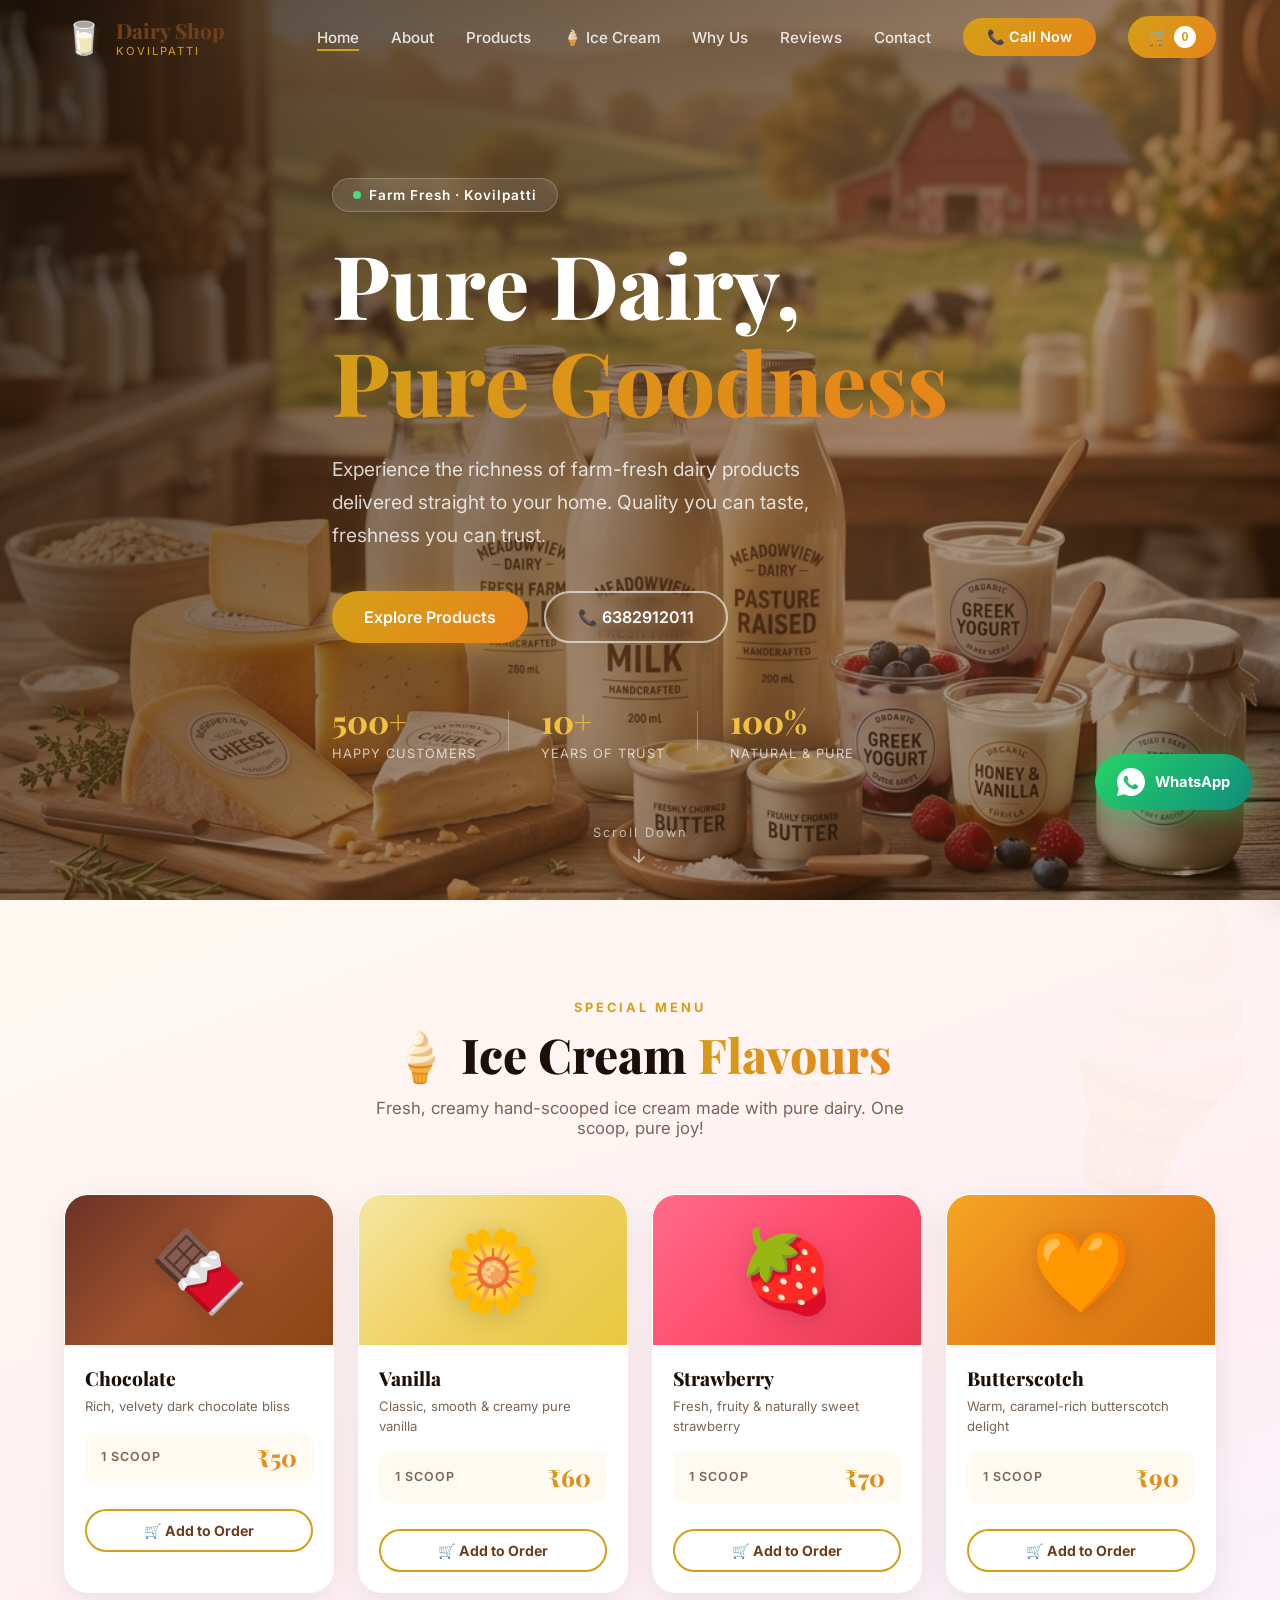
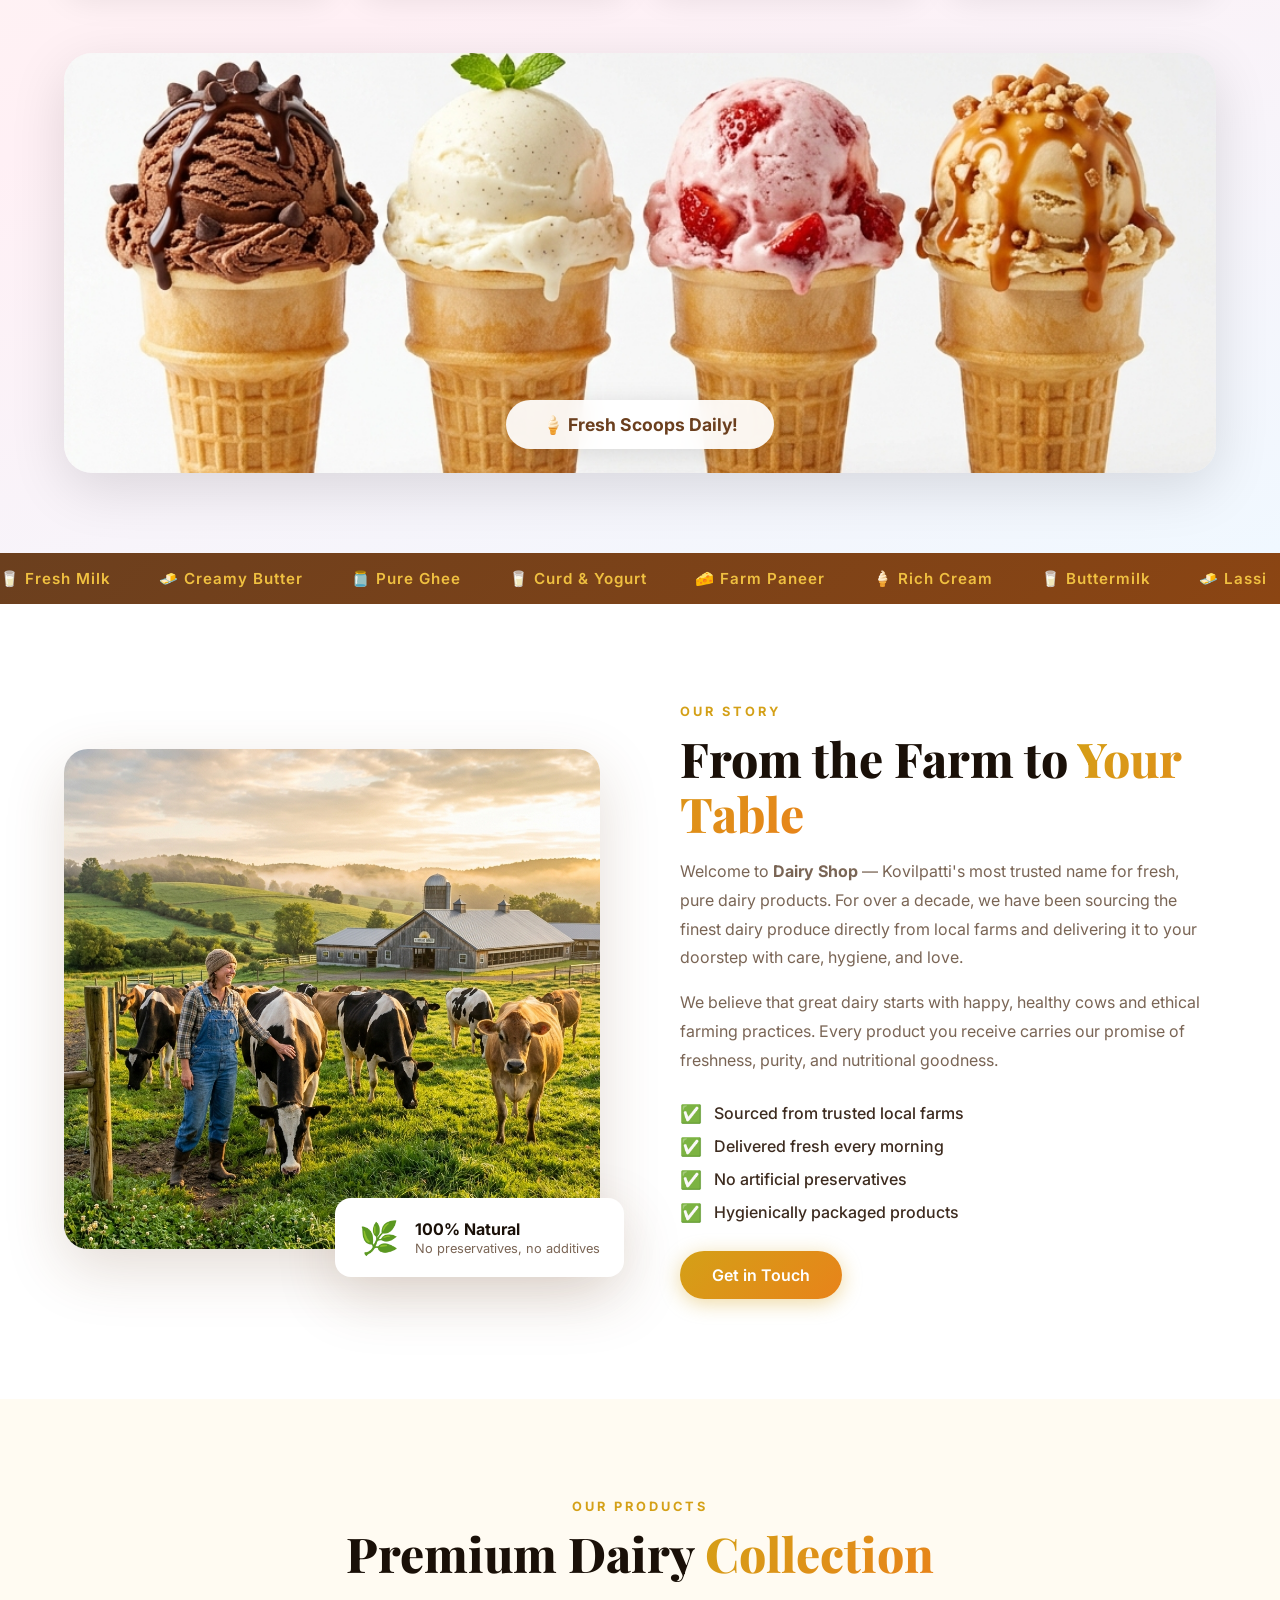
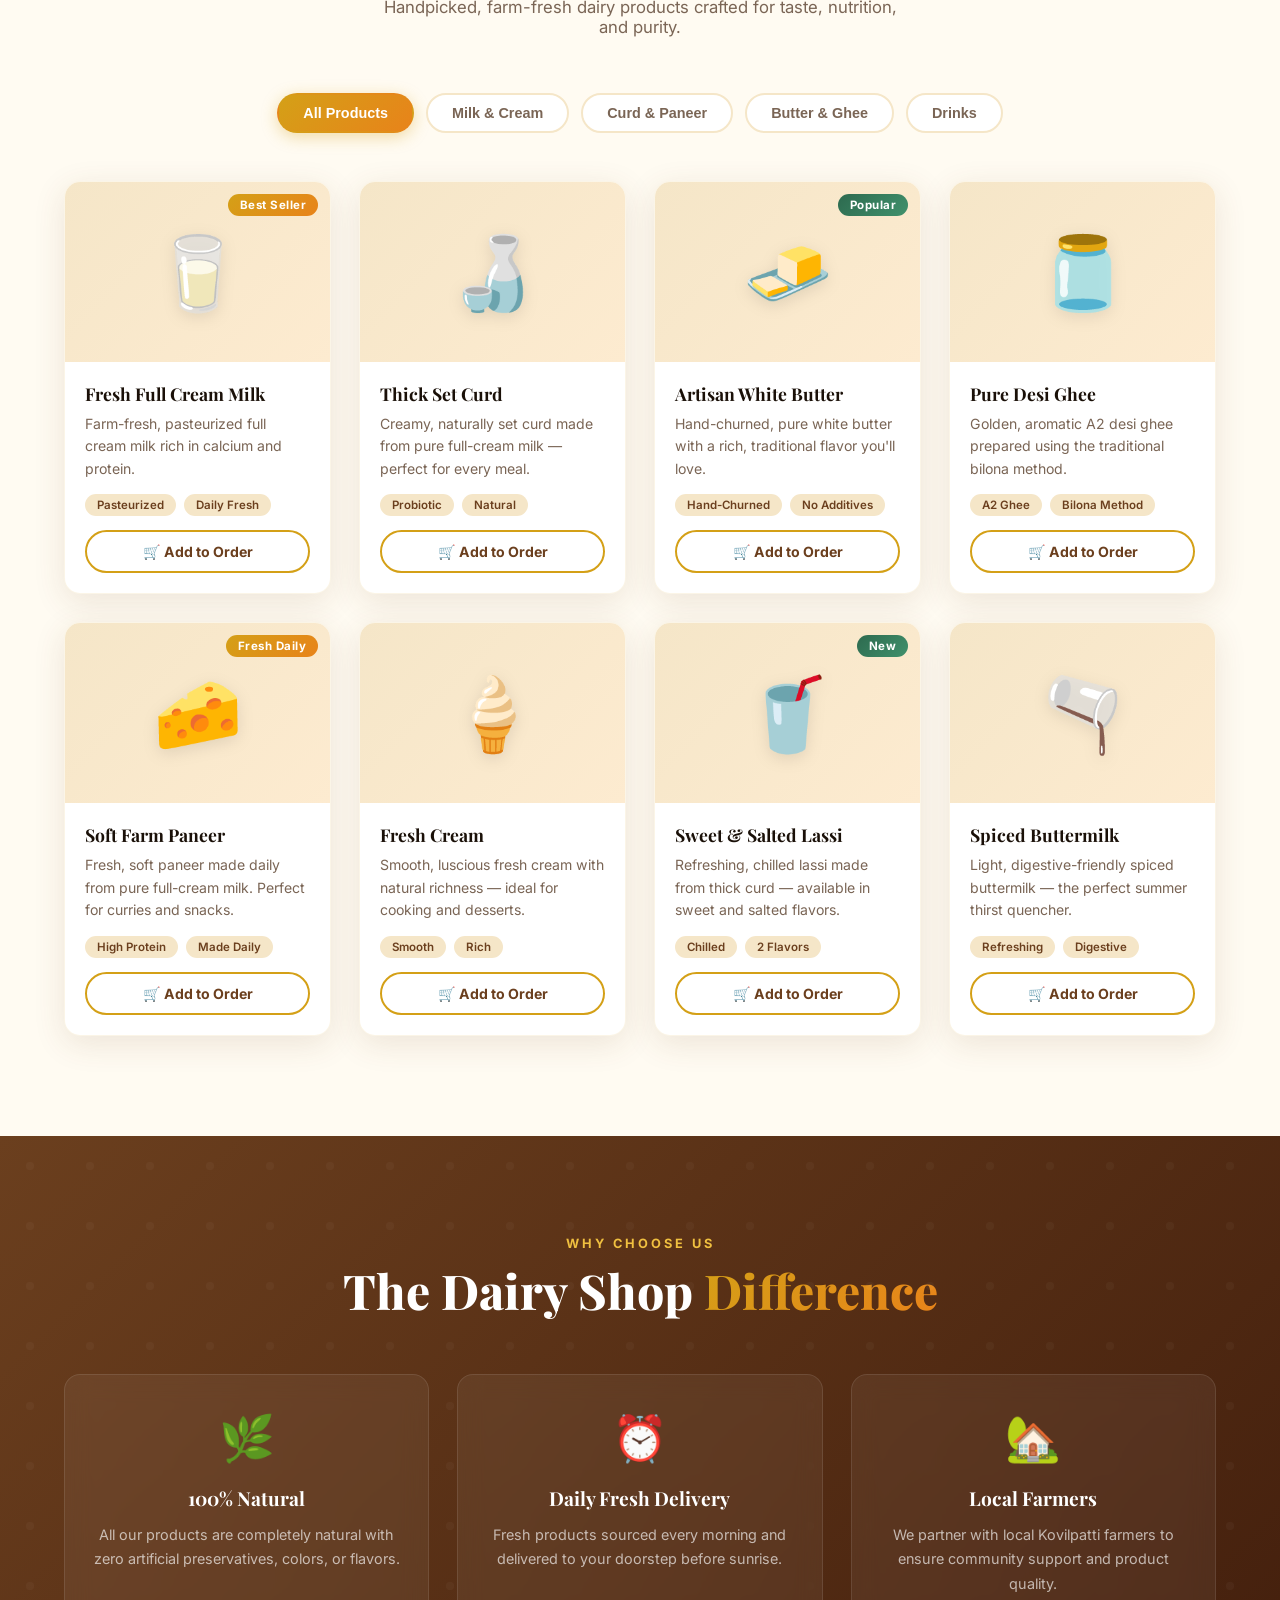
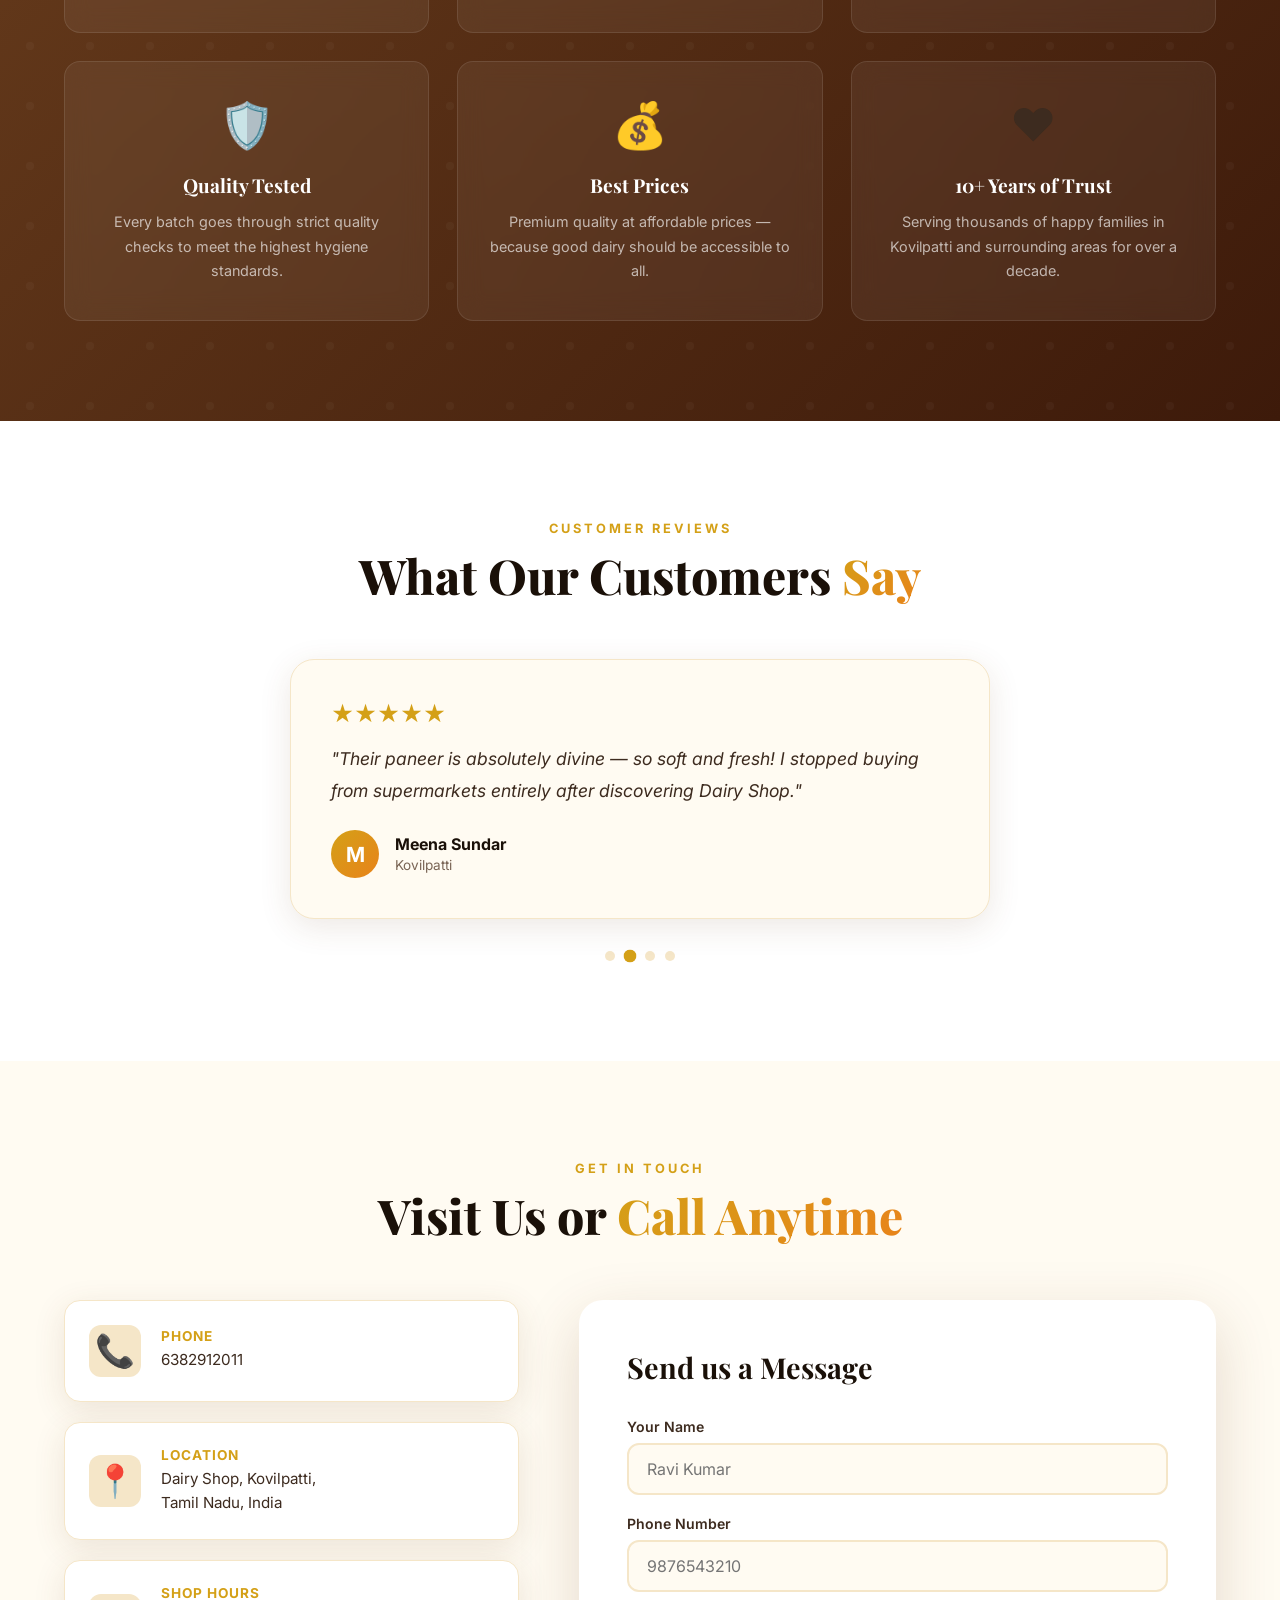
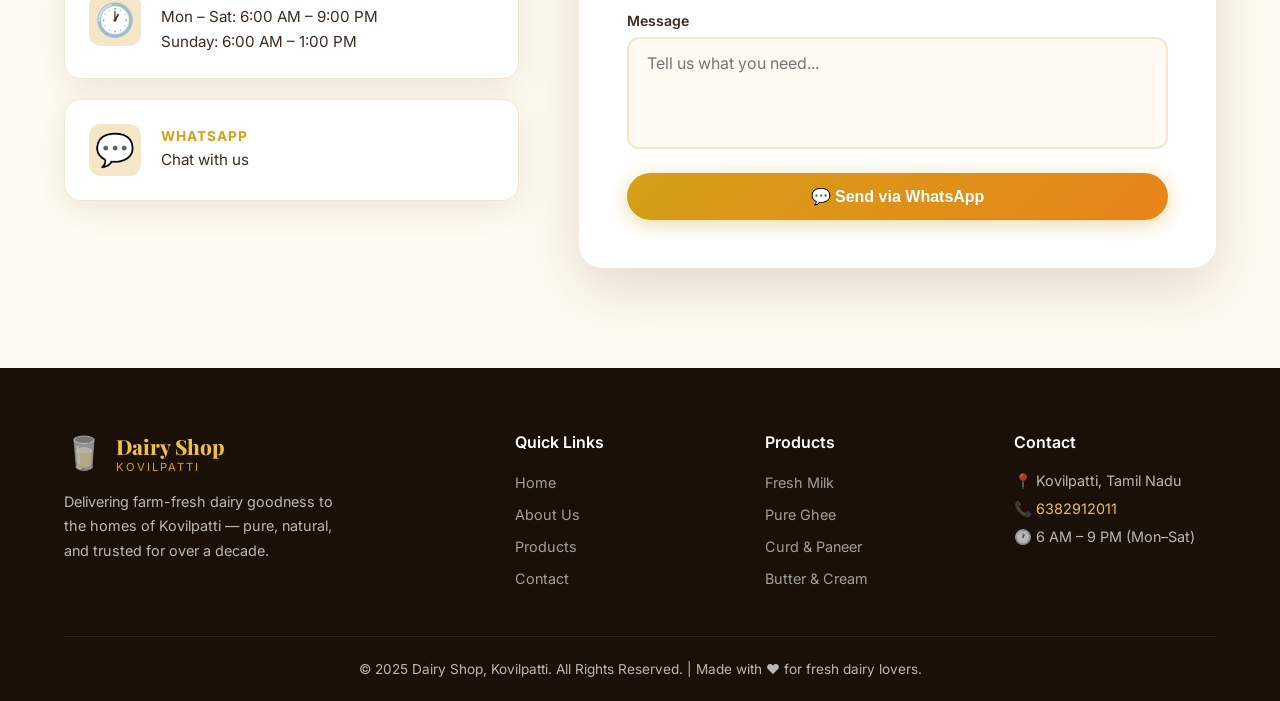
==== index.html @ 899be955 "Dairy shop website - first commit" ====
<!DOCTYPE html>
<html lang="en">

<head>
  <meta charset="UTF-8" />
  <meta name="viewport" content="width=device-width, initial-scale=1.0" />
  <meta name="description"
    content="Dairy Shop Kovilpatti – Fresh, Pure & Premium Dairy Products delivered to your doorstep. Milk, Curd, Butter, Ghee, Paneer and more." />
  <title>Dairy Shop – Fresh & Pure | Kovilpatti</title>
  <link rel="preconnect" href="https://fonts.googleapis.com" />
  <link rel="preconnect" href="https://fonts.gstatic.com" crossorigin />
  <link
    href="https://fonts.googleapis.com/css2?family=Playfair+Display:wght@400;600;700;800&family=Inter:wght@300;400;500;600;700&display=swap"
    rel="stylesheet" />
  <link rel="stylesheet" href="style.css" />
</head>

<body>

  <!-- ========== NAVBAR ========== -->
  <header id="navbar" class="navbar">
    <div class="nav-container">
      <div class="nav-logo">
        <span class="logo-icon">🥛</span>
        <div>
          <span class="logo-name">Dairy Shop</span>
          <span class="logo-tagline">Kovilpatti</span>
        </div>
      </div>
      <nav class="nav-links" id="navLinks">
        <a href="#home" class="nav-link active">Home</a>
        <a href="#about" class="nav-link">About</a>
        <a href="#products" class="nav-link">Products</a>
        <a href="#icecream" class="nav-link">🍦 Ice Cream</a>
        <a href="#why-us" class="nav-link">Why Us</a>
        <a href="#testimonials" class="nav-link">Reviews</a>
        <a href="#contact" class="nav-link">Contact</a>
      </nav>
      <a href="tel:6382912011" class="nav-cta" id="navCallBtn">📞 Call Now</a>
      <button class="cart-nav-btn" id="cartNavBtn" aria-label="View Cart">
        🛒 <span class="cart-count" id="cartCount">0</span>
      </button>
      <button class="hamburger" id="hamburger" aria-label="Toggle menu">
        <span></span><span></span><span></span>
      </button>
    </div>
  </header>

  <!-- ========== HERO ========== -->
  <section class="hero" id="home">
    <div class="hero-bg-overlay"></div>
    <img src="hero.png" alt="Fresh dairy products displayed on a wooden table" class="hero-bg-img" />
    <div class="hero-content">
      <div class="hero-badge">
        <span class="badge-dot"></span> Farm Fresh · Kovilpatti
      </div>
      <h1 class="hero-title">
        Pure Dairy,<br />
        <span class="gradient-text">Pure Goodness</span>
      </h1>
      <p class="hero-subtitle">
        Experience the richness of farm-fresh dairy products delivered straight to your home.
        Quality you can taste, freshness you can trust.
      </p>
      <div class="hero-buttons">
        <a href="#products" class="btn btn-primary" id="heroShopBtn">Explore Products</a>
        <a href="tel:6382912011" class="btn btn-outline" id="heroCallBtn">📞 6382912011</a>
      </div>
      <div class="hero-stats">
        <div class="stat">
          <span class="stat-number">500+</span>
          <span class="stat-label">Happy Customers</span>
        </div>
        <div class="stat-divider"></div>
        <div class="stat">
          <span class="stat-number">10+</span>
          <span class="stat-label">Years of Trust</span>
        </div>
        <div class="stat-divider"></div>
        <div class="stat">
          <span class="stat-number">100%</span>
          <span class="stat-label">Natural & Pure</span>
        </div>
      </div>
    </div>
    <div class="hero-scroll-indicator" id="heroScroll">
      <span>Scroll Down</span>
      <div class="scroll-arrow">↓</div>
    </div>
  </section>
  <!-- ========== ICE CREAM MENU ========== -->
  <section class="icecream-section" id="icecream">
    <div class="container">
      <div class="section-header">
        <div class="section-label">Special Menu</div>
        <h2 class="section-title">🍦 Ice Cream <span class="gradient-text">Flavours</span></h2>
        <p class="section-subtitle">Fresh, creamy hand-scooped ice cream made with pure dairy. One scoop, pure joy!</p>
      </div>

      <div class="icecream-grid">

        <div class="icecream-card" id="icChocolate">
          <div class="icecream-emoji-wrap choco-bg">
            <span class="icecream-emoji">🍫</span>
          </div>
          <div class="icecream-info">
            <h3>Chocolate</h3>
            <p>Rich, velvety dark chocolate bliss</p>
            <div class="icecream-price-row">
              <span class="scoop-label">1 Scoop</span>
              <span class="icecream-price">₹50</span>
            </div>
            <button class="add-to-cart-btn" data-product="Chocolate Ice Cream (1 Scoop) - ₹50" id="cartIcChoco">🛒 Add to Order</button>
          </div>
        </div>

        <div class="icecream-card" id="icVanilla">
          <div class="icecream-emoji-wrap vanilla-bg">
            <span class="icecream-emoji">🌼</span>
          </div>
          <div class="icecream-info">
            <h3>Vanilla</h3>
            <p>Classic, smooth & creamy pure vanilla</p>
            <div class="icecream-price-row">
              <span class="scoop-label">1 Scoop</span>
              <span class="icecream-price">₹60</span>
            </div>
            <button class="add-to-cart-btn" data-product="Vanilla Ice Cream (1 Scoop) - ₹60" id="cartIcVanilla">🛒 Add to Order</button>
          </div>
        </div>

        <div class="icecream-card" id="icStrawberry">
          <div class="icecream-emoji-wrap strawberry-bg">
            <span class="icecream-emoji">🍓</span>
          </div>
          <div class="icecream-info">
            <h3>Strawberry</h3>
            <p>Fresh, fruity & naturally sweet strawberry</p>
            <div class="icecream-price-row">
              <span class="scoop-label">1 Scoop</span>
              <span class="icecream-price">₹70</span>
            </div>
            <button class="add-to-cart-btn" data-product="Strawberry Ice Cream (1 Scoop) - ₹70" id="cartIcStrawberry">🛒 Add to Order</button>
          </div>
        </div>

        <div class="icecream-card" id="icButterscotch">
          <div class="icecream-emoji-wrap butterscotch-bg">
            <span class="icecream-emoji">🧡</span>
          </div>
          <div class="icecream-info">
            <h3>Butterscotch</h3>
            <p>Warm, caramel-rich butterscotch delight</p>
            <div class="icecream-price-row">
              <span class="scoop-label">1 Scoop</span>
              <span class="icecream-price">₹90</span>
            </div>
            <button class="add-to-cart-btn" data-product="Butterscotch Ice Cream (1 Scoop) - ₹90" id="cartIcButterscotch">🛒 Add to Order</button>
          </div>
        </div>

      </div>

      <!-- Ice Cream Image -->
      <div class="icecream-img-wrap">
        <img src="icecream.png" alt="Chocolate, Vanilla, Strawberry and Butterscotch ice cream scoops" class="icecream-banner-img" />
        <div class="icecream-img-badge">🍦 Fresh Scoops Daily!</div>
      </div>

    </div>
  </section>

  <!-- ========== MARQUEE STRIP ========== -->
  <div class="marquee-strip">
    <div class="marquee-track">
      <span>🥛 Fresh Milk</span>
      <span>🧈 Creamy Butter</span>
      <span>🫙 Pure Ghee</span>
      <span>🥛 Curd & Yogurt</span>
      <span>🧀 Farm Paneer</span>
      <span>🍦 Rich Cream</span>
      <span>🥛 Buttermilk</span>
      <span>🧈 Lassi</span>
      <span>🥛 Fresh Milk</span>
      <span>🧈 Creamy Butter</span>
      <span>🫙 Pure Ghee</span>
      <span>🥛 Curd & Yogurt</span>
      <span>🧀 Farm Paneer</span>
      <span>🍦 Rich Cream</span>
      <span>🥛 Buttermilk</span>
      <span>🧈 Lassi</span>
    </div>
  </div>

  <!-- ========== ABOUT ========== -->
  <section class="about" id="about">
    <div class="container">
      <div class="about-grid">
        <div class="about-image-wrap">
          <img src="about.png" alt="Happy cows at sunrise on a lush green farm" class="about-img" />
          <div class="about-card floating-card">
            <span class="card-icon">🌿</span>
            <div>
              <strong>100% Natural</strong>
              <p>No preservatives, no additives</p>
            </div>
          </div>
        </div>
        <div class="about-content">
          <div class="section-label">Our Story</div>
          <h2 class="section-title">From the Farm to <span class="gradient-text">Your Table</span></h2>
          <p class="about-text">
            Welcome to <strong>Dairy Shop</strong> — Kovilpatti's most trusted name for fresh, pure dairy products.
            For over a decade, we have been sourcing the finest dairy produce directly from local farms and
            delivering it to your doorstep with care, hygiene, and love.
          </p>
          <p class="about-text">
            We believe that great dairy starts with happy, healthy cows and ethical farming practices.
            Every product you receive carries our promise of freshness, purity, and nutritional goodness.
          </p>
          <div class="about-features">
            <div class="feature-item">
              <span class="feature-icon">✅</span>
              <span>Sourced from trusted local farms</span>
            </div>
            <div class="feature-item">
              <span class="feature-icon">✅</span>
              <span>Delivered fresh every morning</span>
            </div>
            <div class="feature-item">
              <span class="feature-icon">✅</span>
              <span>No artificial preservatives</span>
            </div>
            <div class="feature-item">
              <span class="feature-icon">✅</span>
              <span>Hygienically packaged products</span>
            </div>
          </div>
          <a href="#contact" class="btn btn-primary">Get in Touch</a>
        </div>
      </div>
    </div>
  </section>

  <!-- ========== PRODUCTS ========== -->
  <section class="products" id="products">
    <div class="container">
      <div class="section-header">
        <div class="section-label">Our Products</div>
        <h2 class="section-title">Premium Dairy <span class="gradient-text">Collection</span></h2>
        <p class="section-subtitle">
          Handpicked, farm-fresh dairy products crafted for taste, nutrition, and purity.
        </p>
      </div>

      <div class="product-filters" id="productFilters">
        <button class="filter-btn active" data-filter="all" id="filterAll">All Products</button>
        <button class="filter-btn" data-filter="milk" id="filterMilk">Milk & Cream</button>
        <button class="filter-btn" data-filter="dairy" id="filterDairy">Curd & Paneer</button>
        <button class="filter-btn" data-filter="fat" id="filterFat">Butter & Ghee</button>
        <button class="filter-btn" data-filter="drinks" id="filterDrinks">Drinks</button>
      </div>

      <div class="products-grid" id="productsGrid">

        <div class="product-card" data-category="milk" id="prodMilk">
          <div class="product-img-wrap">
            <div class="product-emoji">🥛</div>
            <div class="product-badge">Best Seller</div>
          </div>
          <div class="product-info">
            <h3>Fresh Full Cream Milk</h3>
            <p>Farm-fresh, pasteurized full cream milk rich in calcium and protein.</p>
            <div class="product-tags">
              <span class="tag">Pasteurized</span>
              <span class="tag">Daily Fresh</span>
            </div>
            <button class="add-to-cart-btn" data-product="Fresh Full Cream Milk" id="cartMilk">🛒 Add to Order</button>
          </div>
        </div>

        <div class="product-card" data-category="dairy" id="prodCurd">
          <div class="product-img-wrap">
            <div class="product-emoji">🍶</div>
          </div>
          <div class="product-info">
            <h3>Thick Set Curd</h3>
            <p>Creamy, naturally set curd made from pure full-cream milk — perfect for every meal.</p>
            <div class="product-tags">
              <span class="tag">Probiotic</span>
              <span class="tag">Natural</span>
            </div>
            <button class="add-to-cart-btn" data-product="Thick Set Curd" id="cartCurd">🛒 Add to Order</button>
          </div>
        </div>

        <div class="product-card" data-category="fat" id="prodButter">
          <div class="product-img-wrap">
            <div class="product-emoji">🧈</div>
            <div class="product-badge new-badge">Popular</div>
          </div>
          <div class="product-info">
            <h3>Artisan White Butter</h3>
            <p>Hand-churned, pure white butter with a rich, traditional flavor you'll love.</p>
            <div class="product-tags">
              <span class="tag">Hand-Churned</span>
              <span class="tag">No Additives</span>
            </div>
            <button class="add-to-cart-btn" data-product="Artisan White Butter" id="cartButter">🛒 Add to Order</button>
          </div>
        </div>

        <div class="product-card" data-category="fat" id="prodGhee">
          <div class="product-img-wrap">
            <div class="product-emoji">🫙</div>
          </div>
          <div class="product-info">
            <h3>Pure Desi Ghee</h3>
            <p>Golden, aromatic A2 desi ghee prepared using the traditional bilona method.</p>
            <div class="product-tags">
              <span class="tag">A2 Ghee</span>
              <span class="tag">Bilona Method</span>
            </div>
            <button class="add-to-cart-btn" data-product="Pure Desi Ghee" id="cartGhee">🛒 Add to Order</button>
          </div>
        </div>

        <div class="product-card" data-category="dairy" id="prodPaneer">
          <div class="product-img-wrap">
            <div class="product-emoji">🧀</div>
            <div class="product-badge">Fresh Daily</div>
          </div>
          <div class="product-info">
            <h3>Soft Farm Paneer</h3>
            <p>Fresh, soft paneer made daily from pure full-cream milk. Perfect for curries and snacks.</p>
            <div class="product-tags">
              <span class="tag">High Protein</span>
              <span class="tag">Made Daily</span>
            </div>
            <button class="add-to-cart-btn" data-product="Soft Farm Paneer" id="cartPaneer">🛒 Add to Order</button>
          </div>
        </div>

        <div class="product-card" data-category="milk" id="prodCream">
          <div class="product-img-wrap">
            <div class="product-emoji">🍦</div>
          </div>
          <div class="product-info">
            <h3>Fresh Cream</h3>
            <p>Smooth, luscious fresh cream with natural richness — ideal for cooking and desserts.</p>
            <div class="product-tags">
              <span class="tag">Smooth</span>
              <span class="tag">Rich</span>
            </div>
            <button class="add-to-cart-btn" data-product="Fresh Cream" id="cartCream">🛒 Add to Order</button>
          </div>
        </div>

        <div class="product-card" data-category="drinks" id="prodLassi">
          <div class="product-img-wrap">
            <div class="product-emoji">🥤</div>
            <div class="product-badge new-badge">New</div>
          </div>
          <div class="product-info">
            <h3>Sweet & Salted Lassi</h3>
            <p>Refreshing, chilled lassi made from thick curd — available in sweet and salted flavors.</p>
            <div class="product-tags">
              <span class="tag">Chilled</span>
              <span class="tag">2 Flavors</span>
            </div>
            <button class="add-to-cart-btn" data-product="Sweet &amp; Salted Lassi" id="cartLassi">🛒 Add to
              Order</button>
          </div>
        </div>

        <div class="product-card" data-category="drinks" id="prodButtermilk">
          <div class="product-img-wrap">
            <div class="product-emoji">🫗</div>
          </div>
          <div class="product-info">
            <h3>Spiced Buttermilk</h3>
            <p>Light, digestive-friendly spiced buttermilk — the perfect summer thirst quencher.</p>
            <div class="product-tags">
              <span class="tag">Refreshing</span>
              <span class="tag">Digestive</span>
            </div>
            <button class="add-to-cart-btn" data-product="Spiced Buttermilk" id="cartButtermilk">🛒 Add to
              Order</button>
          </div>
        </div>

      </div>
    </div>
  </section>

  <!-- ========== WHY US ========== -->
  <section class="why-us" id="why-us">
    <div class="container">
      <div class="section-header">
        <div class="section-label">Why Choose Us</div>
        <h2 class="section-title">The Dairy Shop <span class="gradient-text">Difference</span></h2>
      </div>
      <div class="why-grid">
        <div class="why-card" id="whyCard1">
          <div class="why-icon">🌿</div>
          <h3>100% Natural</h3>
          <p>All our products are completely natural with zero artificial preservatives, colors, or flavors.</p>
        </div>
        <div class="why-card" id="whyCard2">
          <div class="why-icon">⏰</div>
          <h3>Daily Fresh Delivery</h3>
          <p>Fresh products sourced every morning and delivered to your doorstep before sunrise.</p>
        </div>
        <div class="why-card" id="whyCard3">
          <div class="why-icon">🏡</div>
          <h3>Local Farmers</h3>
          <p>We partner with local Kovilpatti farmers to ensure community support and product quality.</p>
        </div>
        <div class="why-card" id="whyCard4">
          <div class="why-icon">🛡️</div>
          <h3>Quality Tested</h3>
          <p>Every batch goes through strict quality checks to meet the highest hygiene standards.</p>
        </div>
        <div class="why-card" id="whyCard5">
          <div class="why-icon">💰</div>
          <h3>Best Prices</h3>
          <p>Premium quality at affordable prices — because good dairy should be accessible to all.</p>
        </div>
        <div class="why-card" id="whyCard6">
          <div class="why-icon">❤️</div>
          <h3>10+ Years of Trust</h3>
          <p>Serving thousands of happy families in Kovilpatti and surrounding areas for over a decade.</p>
        </div>
      </div>
    </div>
  </section>

  <!-- ========== TESTIMONIALS ========== -->
  <section class="testimonials" id="testimonials">
    <div class="container">
      <div class="section-header">
        <div class="section-label">Customer Reviews</div>
        <h2 class="section-title">What Our Customers <span class="gradient-text">Say</span></h2>
      </div>
      <div class="testimonials-track" id="testimonialsTrack">
        <div class="testimonial-card active" id="test1">
          <div class="stars">★★★★★</div>
          <p class="review-text">"The freshest milk I've ever tasted! You can literally smell the farm goodness. My
            family has been buying from Dairy Shop for 3 years now."</p>
          <div class="reviewer">
            <div class="reviewer-avatar">R</div>
            <div>
              <strong>Ravi Kumar</strong>
              <span>Kovilpatti</span>
            </div>
          </div>
        </div>
        <div class="testimonial-card" id="test2">
          <div class="stars">★★★★★</div>
          <p class="review-text">"Their paneer is absolutely divine — so soft and fresh! I stopped buying from
            supermarkets entirely after discovering Dairy Shop."</p>
          <div class="reviewer">
            <div class="reviewer-avatar">M</div>
            <div>
              <strong>Meena Sundar</strong>
              <span>Kovilpatti</span>
            </div>
          </div>
        </div>
        <div class="testimonial-card" id="test3">
          <div class="stars">★★★★★</div>
          <p class="review-text">"The desi ghee is absolutely authentic. The aroma is incredible and it tastes just like
            my grandmother used to make. Highly recommended!"</p>
          <div class="reviewer">
            <div class="reviewer-avatar">A</div>
            <div>
              <strong>Arjun Palani</strong>
              <span>Kovilpatti</span>
            </div>
          </div>
        </div>
        <div class="testimonial-card" id="test4">
          <div class="stars">★★★★★</div>
          <p class="review-text">"Incredible lassi! The sweetness and thickness are perfect. My kids love it every day.
            Thank you Dairy Shop for making our mornings special!"</p>
          <div class="reviewer">
            <div class="reviewer-avatar">S</div>
            <div>
              <strong>Sangeetha Raj</strong>
              <span>Kovilpatti</span>
            </div>
          </div>
        </div>
      </div>
      <div class="testimonial-dots" id="testimonialDots">
        <span class="dot active" data-index="0" id="dot0"></span>
        <span class="dot" data-index="1" id="dot1"></span>
        <span class="dot" data-index="2" id="dot2"></span>
        <span class="dot" data-index="3" id="dot3"></span>
      </div>
    </div>
  </section>

  <!-- ========== CONTACT ========== -->
  <section class="contact" id="contact">
    <div class="container">
      <div class="section-header">
        <div class="section-label">Get in Touch</div>
        <h2 class="section-title">Visit Us or <span class="gradient-text">Call Anytime</span></h2>
      </div>
      <div class="contact-grid">
        <div class="contact-info">
          <div class="contact-card" id="contactPhone">
            <div class="contact-icon">📞</div>
            <div>
              <h4>Phone</h4>
              <a href="tel:6382912011">6382912011</a>
            </div>
          </div>
          <div class="contact-card" id="contactLocation">
            <div class="contact-icon">📍</div>
            <div>
              <h4>Location</h4>
              <p>Dairy Shop, Kovilpatti,<br />Tamil Nadu, India</p>
            </div>
          </div>
          <div class="contact-card" id="contactHours">
            <div class="contact-icon">🕐</div>
            <div>
              <h4>Shop Hours</h4>
              <p>Mon – Sat: 6:00 AM – 9:00 PM<br />Sunday: 6:00 AM – 1:00 PM</p>
            </div>
          </div>
          <div class="contact-card" id="contactWhatsapp">
            <div class="contact-icon">💬</div>
            <div>
              <h4>WhatsApp</h4>
              <a href="https://wa.me/916382912011" target="_blank" rel="noopener noreferrer">Chat with us</a>
            </div>
          </div>
        </div>
        <div class="contact-form-wrap">
          <h3>Send us a Message</h3>
          <form class="contact-form" id="contactForm" novalidate>
            <div class="form-group">
              <label for="name">Your Name</label>
              <input type="text" id="name" name="name" placeholder="Ravi Kumar" required />
            </div>
            <div class="form-group">
              <label for="phone">Phone Number</label>
              <input type="tel" id="phone" name="phone" placeholder="9876543210" required />
            </div>
            <div class="form-group">
              <label for="message">Message</label>
              <textarea id="message" name="message" rows="4" placeholder="Tell us what you need..." required></textarea>
            </div>
            <button type="submit" class="btn btn-primary full-width" id="formSubmitBtn">💬 Send via WhatsApp</button>
            <div class="form-success" id="formSuccess">
              ✅ Opening WhatsApp... We'll reply shortly!
            </div>
          </form>
        </div>
      </div>
    </div>
  </section>

  <!-- ========== FOOTER ========== -->
  <footer class="footer">
    <div class="container">
      <div class="footer-top">
        <div class="footer-brand">
          <div class="nav-logo">
            <span class="logo-icon">🥛</span>
            <div>
              <span class="logo-name">Dairy Shop</span>
              <span class="logo-tagline">Kovilpatti</span>
            </div>
          </div>
          <p>Delivering farm-fresh dairy goodness to the homes of Kovilpatti — pure, natural, and trusted for over a
            decade.</p>
        </div>
        <div class="footer-links">
          <h4>Quick Links</h4>
          <ul>
            <li><a href="#home">Home</a></li>
            <li><a href="#about">About Us</a></li>
            <li><a href="#products">Products</a></li>
            <li><a href="#contact">Contact</a></li>
          </ul>
        </div>
        <div class="footer-links">
          <h4>Products</h4>
          <ul>
            <li><a href="#products">Fresh Milk</a></li>
            <li><a href="#products">Pure Ghee</a></li>
            <li><a href="#products">Curd & Paneer</a></li>
            <li><a href="#products">Butter & Cream</a></li>
          </ul>
        </div>
        <div class="footer-contact">
          <h4>Contact</h4>
          <p>📍 Kovilpatti, Tamil Nadu</p>
          <p>📞 <a href="tel:6382912011">6382912011</a></p>
          <p>🕐 6 AM – 9 PM (Mon–Sat)</p>
        </div>
      </div>
      <div class="footer-bottom">
        <p>© 2025 Dairy Shop, Kovilpatti. All Rights Reserved. | Made with ❤️ for fresh dairy lovers.</p>
      </div>
    </div>
  </footer>

  <!-- Scroll to Top -->
  <button class="scroll-top" id="scrollTop" aria-label="Scroll to top">↑</button>

  <!-- WhatsApp Floating Button -->
  <a href="https://wa.me/916382912011" target="_blank" rel="noopener noreferrer" class="whatsapp-fab" id="whatsappFab"
    aria-label="Chat on WhatsApp">
    <svg viewBox="0 0 32 32" width="28" height="28" fill="white" xmlns="http://www.w3.org/2000/svg">
      <path
        d="M16 0C7.163 0 0 7.163 0 16c0 2.822.737 5.47 2.027 7.774L0 32l8.476-2.002A15.94 15.94 0 0016 32c8.837 0 16-7.163 16-16S24.837 0 16 0zm8.006 22.392c-.337.947-1.966 1.814-2.71 1.927-.718.108-1.618.153-2.609-.164-.601-.195-1.373-.453-2.36-.888-4.15-1.81-6.862-5.997-7.07-6.278-.206-.28-1.68-2.235-1.68-4.262s1.063-3.027 1.44-3.44c.376-.412.822-.515 1.096-.515.275 0 .549.003.789.013.253.012.593-.096.928.708.337.815 1.144 2.81 1.245 3.013.1.205.167.443.033.715-.134.274-.2.443-.4.681-.2.24-.42.534-.599.717-.2.2-.408.416-.175.816.234.4 1.04 1.714 2.233 2.776 1.533 1.365 2.825 1.788 3.226 1.99.4.202.633.168.867-.1.234-.267 1.006-1.172 1.274-1.574.267-.4.534-.334.9-.2.367.134 2.334 1.1 2.734 1.3.4.2.666.3.766.467.1.168.1.967-.237 1.9z" />
    </svg>
    <span>WhatsApp</span>
  </a>

  <!-- Order Cart Panel -->
  <div class="cart-overlay" id="cartOverlay"></div>
  <div class="cart-panel" id="cartPanel">
    <div class="cart-panel-header">
      <h3>🛒 Your Order</h3>
      <button class="cart-close-btn" id="cartCloseBtn" aria-label="Close cart">✕</button>
    </div>
    <div class="cart-panel-body">
      <div class="cart-empty" id="cartEmpty">
        <div class="cart-empty-icon">🛒</div>
        <p>Your cart is empty!<br />Add products to order via WhatsApp.</p>
      </div>
      <ul class="cart-items-list" id="cartItemsList"></ul>
    </div>
    <div class="cart-panel-footer" id="cartPanelFooter" style="display:none">
      <div class="cart-name-group">
        <label for="cartCustomerName">Your Name</label>
        <input type="text" id="cartCustomerName" placeholder="e.g. Ravi Kumar" />
      </div>
      <div class="cart-name-group">
        <label for="cartCustomerPhone">Your Phone</label>
        <input type="tel" id="cartCustomerPhone" placeholder="e.g. 9876543210" />
      </div>
      <button class="cart-whatsapp-btn" id="cartWhatsappBtn">
        <svg viewBox="0 0 32 32" width="20" height="20" fill="white" xmlns="http://www.w3.org/2000/svg">
          <path
            d="M16 0C7.163 0 0 7.163 0 16c0 2.822.737 5.47 2.027 7.774L0 32l8.476-2.002A15.94 15.94 0 0016 32c8.837 0 16-7.163 16-16S24.837 0 16 0zm8.006 22.392c-.337.947-1.966 1.814-2.71 1.927-.718.108-1.618.153-2.609-.164-.601-.195-1.373-.453-2.36-.888-4.15-1.81-6.862-5.997-7.07-6.278-.206-.28-1.68-2.235-1.68-4.262s1.063-3.027 1.44-3.44c.376-.412.822-.515 1.096-.515.275 0 .549.003.789.013.253.012.593-.096.928.708.337.815 1.144 2.81 1.245 3.013.1.205.167.443.033.715-.134.274-.2.443-.4.681-.2.24-.42.534-.599.717-.2.2-.408.416-.175.816.234.4 1.04 1.714 2.233 2.776 1.533 1.365 2.825 1.788 3.226 1.99.4.202.633.168.867-.1.234-.267 1.006-1.172 1.274-1.574.267-.4.534-.334.9-.2.367.134 2.334 1.1 2.734 1.3.4.2.666.3.766.467.1.168.1.967-.237 1.9z" />
        </svg>
        Order on WhatsApp
      </button>
      <button class="cart-clear-btn" id="cartClearBtn">🗑️ Clear Cart</button>
    </div>
  </div>

  <script src="script.js"></script>
</body>

</html>
---- style.css ----
@import url('https://fonts.googleapis.com/css2?family=Playfair+Display:wght@400;600;700;800&family=Inter:wght@300;400;500;600;700&display=swap');

*, *::before, *::after { box-sizing: border-box; margin: 0; padding: 0; }

:root {
  --cream: #fffbf2;
  --warm: #f5e6c8;
  --gold: #d4a017;
  --gold-light: #f0c040;
  --brown: #6b3f1e;
  --dark: #1a1008;
  --text: #3d2b1f;
  --muted: #7a6555;
  --white: #ffffff;
  --green: #2d6a4f;
  --radius: 16px;
  --shadow: 0 8px 32px rgba(107,63,30,0.12);
  --shadow-lg: 0 20px 60px rgba(107,63,30,0.18);
}

html { scroll-behavior: smooth; }

body {
  font-family: 'Inter', sans-serif;
  background: var(--cream);
  color: var(--text);
  overflow-x: hidden;
}

/* SCROLLBAR */
::-webkit-scrollbar { width: 6px; }
::-webkit-scrollbar-track { background: var(--warm); }
::-webkit-scrollbar-thumb { background: var(--gold); border-radius: 3px; }

/* UTILITIES */
.container { max-width: 1200px; margin: 0 auto; padding: 0 24px; }
.gradient-text { background: linear-gradient(135deg, var(--gold), #e8831a); -webkit-background-clip: text; -webkit-text-fill-color: transparent; background-clip: text; }
.section-label { font-size: 0.8rem; font-weight: 700; letter-spacing: 3px; text-transform: uppercase; color: var(--gold); margin-bottom: 12px; }
.section-title { font-family: 'Playfair Display', serif; font-size: clamp(2rem, 4vw, 3rem); font-weight: 800; line-height: 1.15; margin-bottom: 16px; color: var(--dark); }
.section-subtitle { font-size: 1.05rem; color: var(--muted); max-width: 540px; margin: 0 auto; }
.section-header { text-align: center; margin-bottom: 56px; }
.btn { display: inline-flex; align-items: center; gap: 8px; padding: 14px 32px; border-radius: 50px; font-size: 1rem; font-weight: 600; text-decoration: none; cursor: pointer; transition: all 0.3s ease; border: none; }
.btn-primary { background: linear-gradient(135deg, var(--gold), #e8831a); color: var(--white); box-shadow: 0 4px 20px rgba(212,160,23,0.4); }
.btn-primary:hover { transform: translateY(-3px); box-shadow: 0 8px 30px rgba(212,160,23,0.5); }
.btn-outline { background: transparent; color: var(--white); border: 2px solid rgba(255,255,255,0.6); backdrop-filter: blur(8px); }
.btn-outline:hover { background: rgba(255,255,255,0.15); transform: translateY(-3px); }
.full-width { width: 100%; justify-content: center; }

/* NAVBAR */
.navbar { position: fixed; top: 0; left: 0; right: 0; z-index: 1000; padding: 16px 0; transition: all 0.4s ease; }
.navbar.scrolled { background: rgba(255,251,242,0.95); backdrop-filter: blur(20px); box-shadow: var(--shadow); padding: 10px 0; }
.nav-container { max-width: 1200px; margin: 0 auto; padding: 0 24px; display: flex; align-items: center; gap: 32px; }
.nav-logo { display: flex; align-items: center; gap: 12px; text-decoration: none; margin-right: auto; }
.logo-icon { font-size: 2rem; }
.logo-name { display: block; font-family: 'Playfair Display', serif; font-size: 1.3rem; font-weight: 800; color: var(--brown); }
.logo-tagline { display: block; font-size: 0.7rem; letter-spacing: 2px; text-transform: uppercase; color: var(--gold); }
.nav-links { display: flex; gap: 32px; }
.nav-link { text-decoration: none; font-size: 0.95rem; font-weight: 500; color: var(--text); transition: color 0.3s; position: relative; }
.navbar:not(.scrolled) .nav-link { color: rgba(255,255,255,0.85); }
.nav-link::after { content: ''; position: absolute; bottom: -4px; left: 0; width: 0; height: 2px; background: var(--gold); transition: width 0.3s; }
.nav-link:hover::after, .nav-link.active::after { width: 100%; }
.nav-cta { background: linear-gradient(135deg, var(--gold), #e8831a); color: white; padding: 10px 24px; border-radius: 50px; text-decoration: none; font-weight: 600; font-size: 0.9rem; transition: all 0.3s; }
.nav-cta:hover { transform: translateY(-2px); box-shadow: 0 6px 20px rgba(212,160,23,0.4); }
.hamburger { display: none; flex-direction: column; gap: 5px; cursor: pointer; background: none; border: none; padding: 4px; }
.hamburger span { width: 26px; height: 2px; background: var(--gold); border-radius: 2px; transition: all 0.3s; }

/* HERO */
.hero { position: relative; min-height: 100vh; display: flex; align-items: center; overflow: hidden; }
.hero-bg-img { position: absolute; inset: 0; width: 100%; height: 100%; object-fit: cover; }
.hero-bg-overlay { position: absolute; inset: 0; background: linear-gradient(135deg, rgba(26,16,8,0.8) 0%, rgba(107,63,30,0.6) 60%, rgba(26,16,8,0.4) 100%); z-index: 1; }
.hero-content { position: relative; z-index: 2; max-width: 1200px; margin: 0 auto; padding: 120px 24px 80px; }
.hero-badge { display: inline-flex; align-items: center; gap: 8px; background: rgba(255,255,255,0.12); backdrop-filter: blur(12px); border: 1px solid rgba(255,255,255,0.2); color: white; padding: 8px 20px; border-radius: 50px; font-size: 0.85rem; font-weight: 600; letter-spacing: 1px; margin-bottom: 24px; }
.badge-dot { width: 8px; height: 8px; background: #4ade80; border-radius: 50%; animation: pulse 1.5s ease-in-out infinite; }
@keyframes pulse { 0%,100%{opacity:1;transform:scale(1)} 50%{opacity:0.6;transform:scale(1.3)} }
.hero-title { font-family: 'Playfair Display', serif; font-size: clamp(3rem, 7vw, 5.5rem); font-weight: 800; color: white; line-height: 1.1; margin-bottom: 24px; }
.hero-subtitle { font-size: 1.2rem; color: rgba(255,255,255,0.8); max-width: 520px; line-height: 1.7; margin-bottom: 40px; }
.hero-buttons { display: flex; gap: 16px; flex-wrap: wrap; margin-bottom: 56px; }
.hero-stats { display: flex; align-items: center; gap: 32px; }
.stat-number { display: block; font-family: 'Playfair Display', serif; font-size: 2rem; font-weight: 800; color: var(--gold-light); }
.stat-label { font-size: 0.8rem; color: rgba(255,255,255,0.7); text-transform: uppercase; letter-spacing: 1px; }
.stat-divider { width: 1px; height: 40px; background: rgba(255,255,255,0.3); }
.hero-scroll-indicator { position: absolute; bottom: 32px; left: 50%; transform: translateX(-50%); z-index: 2; text-align: center; color: rgba(255,255,255,0.6); font-size: 0.8rem; letter-spacing: 2px; }
.scroll-arrow { font-size: 1.2rem; animation: bounce 1.5s infinite; margin-top: 4px; }
@keyframes bounce { 0%,100%{transform:translateY(0)} 50%{transform:translateY(6px)} }

/* MARQUEE */
.marquee-strip { background: linear-gradient(135deg, var(--brown), #8b4513); padding: 16px 0; overflow: hidden; }
.marquee-track { display: flex; gap: 48px; animation: marquee 25s linear infinite; white-space: nowrap; }
.marquee-track span { color: var(--gold-light); font-weight: 600; font-size: 0.95rem; letter-spacing: 1px; flex-shrink: 0; }
@keyframes marquee { from{transform:translateX(0)} to{transform:translateX(-50%)} }

/* ABOUT */
.about { padding: 100px 0; background: var(--white); }
.about-grid { display: grid; grid-template-columns: 1fr 1fr; gap: 80px; align-items: center; }
.about-image-wrap { position: relative; }
.about-img { width: 100%; border-radius: 24px; object-fit: cover; height: 500px; box-shadow: var(--shadow-lg); }
.floating-card { position: absolute; bottom: -24px; right: -24px; background: white; border-radius: 16px; padding: 20px 24px; display: flex; align-items: center; gap: 16px; box-shadow: var(--shadow-lg); animation: float 3s ease-in-out infinite; }
@keyframes float { 0%,100%{transform:translateY(0)} 50%{transform:translateY(-8px)} }
.card-icon { font-size: 2rem; }
.floating-card strong { display: block; font-size: 1rem; color: var(--dark); }
.floating-card p { font-size: 0.8rem; color: var(--muted); margin-top: 2px; }
.about-text { color: var(--muted); line-height: 1.8; margin-bottom: 16px; }
.about-features { display: flex; flex-direction: column; gap: 12px; margin: 28px 0; }
.feature-item { display: flex; align-items: center; gap: 12px; font-weight: 500; }
.feature-icon { font-size: 1.1rem; }

/* PRODUCTS */
.products { padding: 100px 0; background: var(--cream); }
.product-filters { display: flex; justify-content: center; gap: 12px; flex-wrap: wrap; margin-bottom: 48px; }
.filter-btn { padding: 10px 24px; border-radius: 50px; border: 2px solid var(--warm); background: white; color: var(--muted); font-weight: 600; cursor: pointer; transition: all 0.3s; font-size: 0.9rem; }
.filter-btn.active, .filter-btn:hover { background: linear-gradient(135deg, var(--gold), #e8831a); border-color: transparent; color: white; box-shadow: 0 4px 16px rgba(212,160,23,0.35); }
.products-grid { display: grid; grid-template-columns: repeat(auto-fill, minmax(260px, 1fr)); gap: 28px; }
.product-card { background: white; border-radius: var(--radius); overflow: hidden; box-shadow: var(--shadow); transition: all 0.4s ease; border: 1px solid rgba(212,160,23,0.1); }
.product-card:hover { transform: translateY(-8px); box-shadow: var(--shadow-lg); }
.product-card.hidden { display: none; }
.product-img-wrap { position: relative; background: linear-gradient(135deg, var(--warm), #fdebd0); height: 180px; display: flex; align-items: center; justify-content: center; }
.product-emoji { font-size: 4.5rem; filter: drop-shadow(0 4px 8px rgba(0,0,0,0.1)); transition: transform 0.3s; }
.product-card:hover .product-emoji { transform: scale(1.12) rotate(-3deg); }
.product-badge { position: absolute; top: 12px; right: 12px; background: linear-gradient(135deg, var(--gold), #e8831a); color: white; font-size: 0.72rem; font-weight: 700; padding: 4px 12px; border-radius: 50px; letter-spacing: 0.5px; }
.new-badge { background: linear-gradient(135deg, #2d6a4f, #40916c) !important; }
.product-info { padding: 20px; }
.product-info h3 { font-family: 'Playfair Display', serif; font-size: 1.1rem; font-weight: 700; margin-bottom: 8px; color: var(--dark); }
.product-info p { font-size: 0.88rem; color: var(--muted); line-height: 1.6; margin-bottom: 14px; }
.product-tags { display: flex; gap: 8px; flex-wrap: wrap; }
.tag { background: var(--warm); color: var(--brown); font-size: 0.72rem; font-weight: 600; padding: 4px 12px; border-radius: 50px; }

/* WHY US */
.why-us { padding: 100px 0; background: linear-gradient(135deg, var(--brown) 0%, #3d1a0a 100%); position: relative; overflow: hidden; }
.why-us::before { content: ''; position: absolute; inset: 0; background: url("data:image/svg+xml,%3Csvg width='60' height='60' viewBox='0 0 60 60' xmlns='http://www.w3.org/2000/svg'%3E%3Cg fill='none' fill-rule='evenodd'%3E%3Cg fill='%23ffffff' fill-opacity='0.03'%3E%3Ccircle cx='30' cy='30' r='4'/%3E%3C/g%3E%3C/g%3E%3C/svg%3E"); }
.why-us .section-label { color: var(--gold-light); }
.why-us .section-title { color: white; }
.why-grid { display: grid; grid-template-columns: repeat(3, 1fr); gap: 28px; position: relative; }
.why-card { background: rgba(255,255,255,0.06); backdrop-filter: blur(12px); border: 1px solid rgba(255,255,255,0.1); border-radius: var(--radius); padding: 36px 28px; text-align: center; transition: all 0.4s ease; }
.why-card:hover { background: rgba(255,255,255,0.12); transform: translateY(-6px); border-color: rgba(212,160,23,0.4); }
.why-icon { font-size: 2.8rem; margin-bottom: 20px; display: block; }
.why-card h3 { font-family: 'Playfair Display', serif; font-size: 1.2rem; color: white; margin-bottom: 12px; font-weight: 700; }
.why-card p { font-size: 0.9rem; color: rgba(255,255,255,0.65); line-height: 1.7; }

/* TESTIMONIALS */
.testimonials { padding: 100px 0; background: var(--white); }
.testimonials-track { position: relative; min-height: 220px; }
.testimonial-card { display: none; background: var(--cream); border-radius: 24px; padding: 40px; border: 1px solid var(--warm); box-shadow: var(--shadow); max-width: 700px; margin: 0 auto; animation: fadeIn 0.5s ease; }
.testimonial-card.active { display: block; }
@keyframes fadeIn { from{opacity:0;transform:translateY(12px)} to{opacity:1;transform:translateY(0)} }
.stars { color: var(--gold); font-size: 1.4rem; margin-bottom: 16px; }
.review-text { font-size: 1.1rem; color: var(--text); line-height: 1.8; font-style: italic; margin-bottom: 24px; }
.reviewer { display: flex; align-items: center; gap: 16px; }
.reviewer-avatar { width: 48px; height: 48px; background: linear-gradient(135deg, var(--gold), #e8831a); border-radius: 50%; display: flex; align-items: center; justify-content: center; color: white; font-size: 1.3rem; font-weight: 700; }
.reviewer strong { display: block; font-size: 1rem; color: var(--dark); }
.reviewer span { font-size: 0.85rem; color: var(--muted); }
.testimonial-dots { display: flex; justify-content: center; gap: 10px; margin-top: 32px; }
.dot { width: 10px; height: 10px; border-radius: 50%; background: var(--warm); cursor: pointer; transition: all 0.3s; border: 2px solid transparent; }
.dot.active { background: var(--gold); transform: scale(1.3); }

/* CONTACT */
.contact { padding: 100px 0; background: var(--cream); }
.contact-grid { display: grid; grid-template-columns: 1fr 1.4fr; gap: 60px; align-items: start; }
.contact-info { display: flex; flex-direction: column; gap: 20px; }
.contact-card { background: white; border-radius: var(--radius); padding: 24px; display: flex; align-items: center; gap: 20px; box-shadow: var(--shadow); border: 1px solid var(--warm); transition: all 0.3s; }
.contact-card:hover { transform: translateX(6px); border-color: var(--gold); }
.contact-icon { font-size: 2rem; width: 52px; height: 52px; background: var(--warm); border-radius: 12px; display: flex; align-items: center; justify-content: center; }
.contact-card h4 { font-size: 0.85rem; text-transform: uppercase; letter-spacing: 1px; color: var(--gold); margin-bottom: 4px; font-weight: 700; }
.contact-card p, .contact-card a { color: var(--text); font-size: 0.95rem; text-decoration: none; line-height: 1.6; }
.contact-card a:hover { color: var(--gold); }
.contact-form-wrap { background: white; border-radius: 24px; padding: 48px; box-shadow: var(--shadow-lg); }
.contact-form-wrap h3 { font-family: 'Playfair Display', serif; font-size: 1.8rem; color: var(--dark); margin-bottom: 32px; }
.form-group { margin-bottom: 20px; }
.form-group label { display: block; font-size: 0.88rem; font-weight: 600; color: var(--text); margin-bottom: 8px; }
.form-group input, .form-group textarea { width: 100%; padding: 14px 18px; border: 2px solid var(--warm); border-radius: 12px; font-size: 1rem; font-family: 'Inter', sans-serif; color: var(--text); background: var(--cream); transition: border-color 0.3s; outline: none; resize: none; }
.form-group input:focus, .form-group textarea:focus { border-color: var(--gold); background: white; }
.form-success { display: none; margin-top: 16px; text-align: center; color: var(--green); font-weight: 600; background: #d1fae5; padding: 12px; border-radius: 10px; }

/* FOOTER */
.footer { background: var(--dark); color: rgba(255,255,255,0.7); }
.footer-top { display: grid; grid-template-columns: 2fr 1fr 1fr 1fr; gap: 48px; padding: 64px 0 48px; }
.footer-brand p { font-size: 0.9rem; line-height: 1.7; margin-top: 16px; max-width: 280px; }
.footer-brand .logo-name { color: var(--gold-light); }
.footer-brand .logo-tagline { color: var(--gold); }
.footer-links h4, .footer-contact h4 { color: white; font-size: 1rem; margin-bottom: 20px; font-weight: 600; }
.footer-links ul { list-style: none; display: flex; flex-direction: column; gap: 12px; }
.footer-links a { color: rgba(255,255,255,0.6); text-decoration: none; font-size: 0.9rem; transition: color 0.3s; }
.footer-links a:hover { color: var(--gold-light); }
.footer-contact p { font-size: 0.9rem; margin-bottom: 10px; }
.footer-contact a { color: var(--gold-light); text-decoration: none; }
.footer-bottom { border-top: 1px solid rgba(255,255,255,0.08); padding: 24px 0; text-align: center; font-size: 0.85rem; }

/* SCROLL TOP */
.scroll-top { position: fixed; bottom: 32px; right: 32px; width: 48px; height: 48px; background: linear-gradient(135deg, var(--gold), #e8831a); color: white; border: none; border-radius: 50%; font-size: 1.3rem; cursor: pointer; box-shadow: 0 4px 20px rgba(212,160,23,0.4); opacity: 0; transform: translateY(16px); transition: all 0.3s; z-index: 999; }
.scroll-top.visible { opacity: 1; transform: translateY(0); }
.scroll-top:hover { transform: translateY(-4px); }

/* RESPONSIVE */
@media (max-width: 960px) {
  .about-grid { grid-template-columns: 1fr; gap: 40px; }
  .floating-card { right: 0; }
  .why-grid { grid-template-columns: 1fr 1fr; }
  .contact-grid { grid-template-columns: 1fr; }
  .footer-top { grid-template-columns: 1fr 1fr; }
}
@media (max-width: 768px) {
  .nav-links { display: none; flex-direction: column; position: absolute; top: 70px; left: 0; right: 0; background: white; padding: 24px; gap: 20px; box-shadow: var(--shadow); }
  .nav-links.open { display: flex; }
  .nav-link { color: var(--text) !important; font-size: 1.1rem; }
  .hamburger { display: flex; }
  .hero-stats { flex-direction: column; align-items: flex-start; gap: 16px; }
  .stat-divider { display: none; }
  .why-grid { grid-template-columns: 1fr; }
  .footer-top { grid-template-columns: 1fr; gap: 32px; }
  .contact-form-wrap { padding: 28px; }
}
@media (max-width: 480px) {
  .hero-buttons { flex-direction: column; }
  .btn { width: 100%; justify-content: center; }
}

/* ===== ICE CREAM SECTION ===== */
.icecream-section {
  padding: 100px 0 80px;
  background: linear-gradient(160deg, #fff9f0 0%, #fff0f5 50%, #f0f8ff 100%);
  position: relative;
  overflow: hidden;
}
.icecream-section::before {
  content: '🍦';
  position: absolute;
  font-size: 18rem;
  opacity: 0.04;
  top: -40px;
  right: -60px;
  pointer-events: none;
  transform: rotate(15deg);
}

.icecream-grid {
  display: grid;
  grid-template-columns: repeat(4, 1fr);
  gap: 24px;
  margin-bottom: 60px;
}

.icecream-card {
  background: white;
  border-radius: 24px;
  overflow: hidden;
  box-shadow: 0 8px 32px rgba(0,0,0,0.08);
  transition: all 0.4s ease;
  border: 1px solid rgba(255,255,255,0.8);
}
.icecream-card:hover {
  transform: translateY(-10px) rotate(-1deg);
  box-shadow: 0 20px 48px rgba(0,0,0,0.14);
}

.icecream-emoji-wrap {
  height: 150px;
  display: flex;
  align-items: center;
  justify-content: center;
  position: relative;
  overflow: hidden;
}
.icecream-emoji {
  font-size: 5rem;
  filter: drop-shadow(0 4px 12px rgba(0,0,0,0.15));
  transition: transform 0.4s ease;
}
.icecream-card:hover .icecream-emoji { transform: scale(1.2) rotate(8deg); }

/* Flavour background colours */
.choco-bg        { background: linear-gradient(135deg, #6b3226, #a0522d, #8b4513); }
.vanilla-bg      { background: linear-gradient(135deg, #f5e6a3, #f0d060, #e8c840); }
.strawberry-bg   { background: linear-gradient(135deg, #ff6b8a, #ff4d6d, #e63950); }
.butterscotch-bg { background: linear-gradient(135deg, #f5a623, #e8831a, #d4700a); }

.icecream-info {
  padding: 20px;
}
.icecream-info h3 {
  font-family: 'Playfair Display', serif;
  font-size: 1.2rem;
  font-weight: 800;
  color: var(--dark);
  margin-bottom: 6px;
}
.icecream-info p {
  font-size: 0.82rem;
  color: var(--muted);
  line-height: 1.5;
  margin-bottom: 14px;
}

.icecream-price-row {
  display: flex;
  align-items: center;
  justify-content: space-between;
  background: var(--cream);
  border-radius: 12px;
  padding: 10px 16px;
  margin-bottom: 12px;
}
.scoop-label {
  font-size: 0.78rem;
  font-weight: 600;
  color: var(--muted);
  text-transform: uppercase;
  letter-spacing: 1px;
}
.icecream-price {
  font-family: 'Playfair Display', serif;
  font-size: 1.5rem;
  font-weight: 800;
  background: linear-gradient(135deg, var(--gold), #e8831a);
  -webkit-background-clip: text;
  -webkit-text-fill-color: transparent;
  background-clip: text;
}

/* Ice Cream Image Banner */
.icecream-img-wrap {
  position: relative;
  border-radius: 28px;
  overflow: hidden;
  box-shadow: 0 16px 56px rgba(0,0,0,0.12);
  max-height: 420px;
}
.icecream-banner-img {
  width: 100%;
  height: 420px;
  object-fit: cover;
  display: block;
  transition: transform 0.6s ease;
}
.icecream-img-wrap:hover .icecream-banner-img { transform: scale(1.03); }
.icecream-img-badge {
  position: absolute;
  bottom: 24px;
  left: 50%;
  transform: translateX(-50%);
  background: rgba(255,255,255,0.92);
  backdrop-filter: blur(12px);
  padding: 14px 36px;
  border-radius: 50px;
  font-size: 1.1rem;
  font-weight: 700;
  color: var(--brown);
  box-shadow: 0 4px 24px rgba(0,0,0,0.12);
  white-space: nowrap;
}

@media (max-width: 960px) {
  .icecream-grid { grid-template-columns: repeat(2, 1fr); }
}
@media (max-width: 540px) {
  .icecream-grid { grid-template-columns: repeat(2, 1fr); gap: 14px; }
  .icecream-banner-img { height: 260px; }
}

/* ===== CART NAV BUTTON ===== */

.cart-nav-btn {
  position: relative;
  background: linear-gradient(135deg, var(--gold), #e8831a);
  color: white;
  border: none;
  border-radius: 50px;
  padding: 10px 20px;
  font-size: 1rem;
  font-weight: 700;
  cursor: pointer;
  display: flex;
  align-items: center;
  gap: 6px;
  transition: all 0.3s;
}
.cart-nav-btn:hover { transform: translateY(-2px); box-shadow: 0 6px 20px rgba(212,160,23,0.45); }
.cart-count {
  background: white;
  color: var(--gold);
  border-radius: 50%;
  width: 22px;
  height: 22px;
  display: inline-flex;
  align-items: center;
  justify-content: center;
  font-size: 0.78rem;
  font-weight: 800;
  transition: transform 0.2s;
}
.cart-count.bounce { animation: badgeBounce 0.4s ease; }
@keyframes badgeBounce {
  0%   { transform: scale(1); }
  40%  { transform: scale(1.6); }
  70%  { transform: scale(0.9); }
  100% { transform: scale(1); }
}

/* ===== ADD TO ORDER BUTTON ===== */
.add-to-cart-btn {
  margin-top: 14px;
  width: 100%;
  padding: 11px 18px;
  border: 2px solid var(--gold);
  border-radius: 50px;
  background: transparent;
  color: var(--brown);
  font-size: 0.88rem;
  font-weight: 700;
  cursor: pointer;
  transition: all 0.3s ease;
  font-family: 'Inter', sans-serif;
}
.add-to-cart-btn:hover {
  background: linear-gradient(135deg, var(--gold), #e8831a);
  color: white;
  border-color: transparent;
  transform: translateY(-2px);
  box-shadow: 0 4px 16px rgba(212,160,23,0.35);
}

/* ===== WHATSAPP FAB ===== */
.whatsapp-fab {
  position: fixed;
  bottom: 90px;
  right: 28px;
  z-index: 1100;
  background: linear-gradient(135deg, #25d366, #128c7e);
  color: white;
  border-radius: 50px;
  padding: 14px 22px;
  display: flex;
  align-items: center;
  gap: 10px;
  text-decoration: none;
  font-weight: 700;
  font-size: 0.92rem;
  box-shadow: 0 6px 24px rgba(37,211,102,0.45);
  transition: all 0.3s ease;
  animation: waPulse 2.5s ease-in-out infinite;
}
.whatsapp-fab:hover {
  transform: translateY(-4px) scale(1.05);
  box-shadow: 0 10px 32px rgba(37,211,102,0.55);
  animation: none;
}
@keyframes waPulse {
  0%,100% { box-shadow: 0 6px 24px rgba(37,211,102,0.45); }
  50%      { box-shadow: 0 6px 40px rgba(37,211,102,0.7); }
}

/* ===== CART OVERLAY ===== */
.cart-overlay {
  position: fixed;
  inset: 0;
  background: rgba(26,16,8,0.55);
  backdrop-filter: blur(4px);
  z-index: 1200;
  opacity: 0;
  pointer-events: none;
  transition: opacity 0.35s ease;
}
.cart-overlay.active { opacity: 1; pointer-events: all; }

/* ===== CART PANEL ===== */
.cart-panel {
  position: fixed;
  top: 0;
  right: -420px;
  width: 420px;
  max-width: 100vw;
  height: 100vh;
  background: var(--white);
  z-index: 1300;
  display: flex;
  flex-direction: column;
  box-shadow: -8px 0 40px rgba(26,16,8,0.18);
  transition: right 0.4s cubic-bezier(0.4, 0, 0.2, 1);
}
.cart-panel.open { right: 0; }

.cart-panel-header {
  display: flex;
  align-items: center;
  justify-content: space-between;
  padding: 24px 28px;
  border-bottom: 1px solid var(--warm);
  background: linear-gradient(135deg, var(--brown), #8b4513);
}
.cart-panel-header h3 { font-family: 'Playfair Display', serif; font-size: 1.3rem; color: white; font-weight: 800; }
.cart-close-btn {
  background: rgba(255,255,255,0.15);
  border: none;
  color: white;
  font-size: 1.1rem;
  width: 36px;
  height: 36px;
  border-radius: 50%;
  cursor: pointer;
  display: flex;
  align-items: center;
  justify-content: center;
  transition: background 0.2s;
}
.cart-close-btn:hover { background: rgba(255,255,255,0.3); }

.cart-panel-body {
  flex: 1;
  overflow-y: auto;
  padding: 24px 28px;
}

.cart-empty { text-align: center; padding: 48px 0; }
.cart-empty-icon { font-size: 3.5rem; margin-bottom: 16px; }
.cart-empty p { color: var(--muted); font-size: 1rem; line-height: 1.7; }

.cart-items-list { list-style: none; display: flex; flex-direction: column; gap: 14px; }
.cart-item {
  display: flex;
  align-items: center;
  justify-content: space-between;
  background: var(--cream);
  border-radius: 12px;
  padding: 14px 16px;
  border: 1px solid var(--warm);
  gap: 10px;
}
.cart-item-name { font-weight: 600; color: var(--dark); font-size: 0.95rem; flex: 1; }
.cart-item-controls { display: flex; align-items: center; gap: 8px; }
.qty-btn {
  width: 28px;
  height: 28px;
  border-radius: 50%;
  border: 2px solid var(--gold);
  background: transparent;
  color: var(--brown);
  font-size: 1rem;
  font-weight: 700;
  cursor: pointer;
  display: flex;
  align-items: center;
  justify-content: center;
  transition: all 0.2s;
}
.qty-btn:hover { background: var(--gold); color: white; }
.qty-count { font-weight: 700; color: var(--dark); min-width: 20px; text-align: center; }
.remove-btn {
  background: none;
  border: none;
  cursor: pointer;
  font-size: 1rem;
  padding: 2px;
  transition: transform 0.2s;
}
.remove-btn:hover { transform: scale(1.3); }

/* ===== CART FOOTER ===== */
.cart-panel-footer {
  padding: 20px 28px 28px;
  border-top: 1px solid var(--warm);
  background: var(--cream);
  display: flex;
  flex-direction: column;
  gap: 14px;
}
.cart-name-group label { display: block; font-size: 0.82rem; font-weight: 600; color: var(--muted); margin-bottom: 6px; }
.cart-name-group input {
  width: 100%;
  padding: 11px 14px;
  border: 2px solid var(--warm);
  border-radius: 10px;
  font-size: 0.95rem;
  font-family: 'Inter', sans-serif;
  color: var(--text);
  background: white;
  outline: none;
  transition: border-color 0.3s;
}
.cart-name-group input:focus { border-color: var(--gold); }

.cart-whatsapp-btn {
  display: flex;
  align-items: center;
  justify-content: center;
  gap: 10px;
  padding: 15px;
  background: linear-gradient(135deg, #25d366, #128c7e);
  color: white;
  border: none;
  border-radius: 14px;
  font-size: 1rem;
  font-weight: 700;
  cursor: pointer;
  font-family: 'Inter', sans-serif;
  transition: all 0.3s ease;
  box-shadow: 0 4px 20px rgba(37,211,102,0.35);
}
.cart-whatsapp-btn:hover { transform: translateY(-2px); box-shadow: 0 8px 28px rgba(37,211,102,0.5); }

.cart-clear-btn {
  background: none;
  border: 2px solid #e74c3c;
  color: #e74c3c;
  border-radius: 10px;
  padding: 10px;
  font-size: 0.88rem;
  font-weight: 600;
  cursor: pointer;
  font-family: 'Inter', sans-serif;
  transition: all 0.3s;
}
.cart-clear-btn:hover { background: #e74c3c; color: white; }

/* ===== RESPONSIVE CART ===== */
@media (max-width: 480px) {
  .cart-panel { width: 100vw; right: -100vw; }
  .whatsapp-fab span { display: none; }
  .whatsapp-fab { padding: 14px; border-radius: 50%; }
}
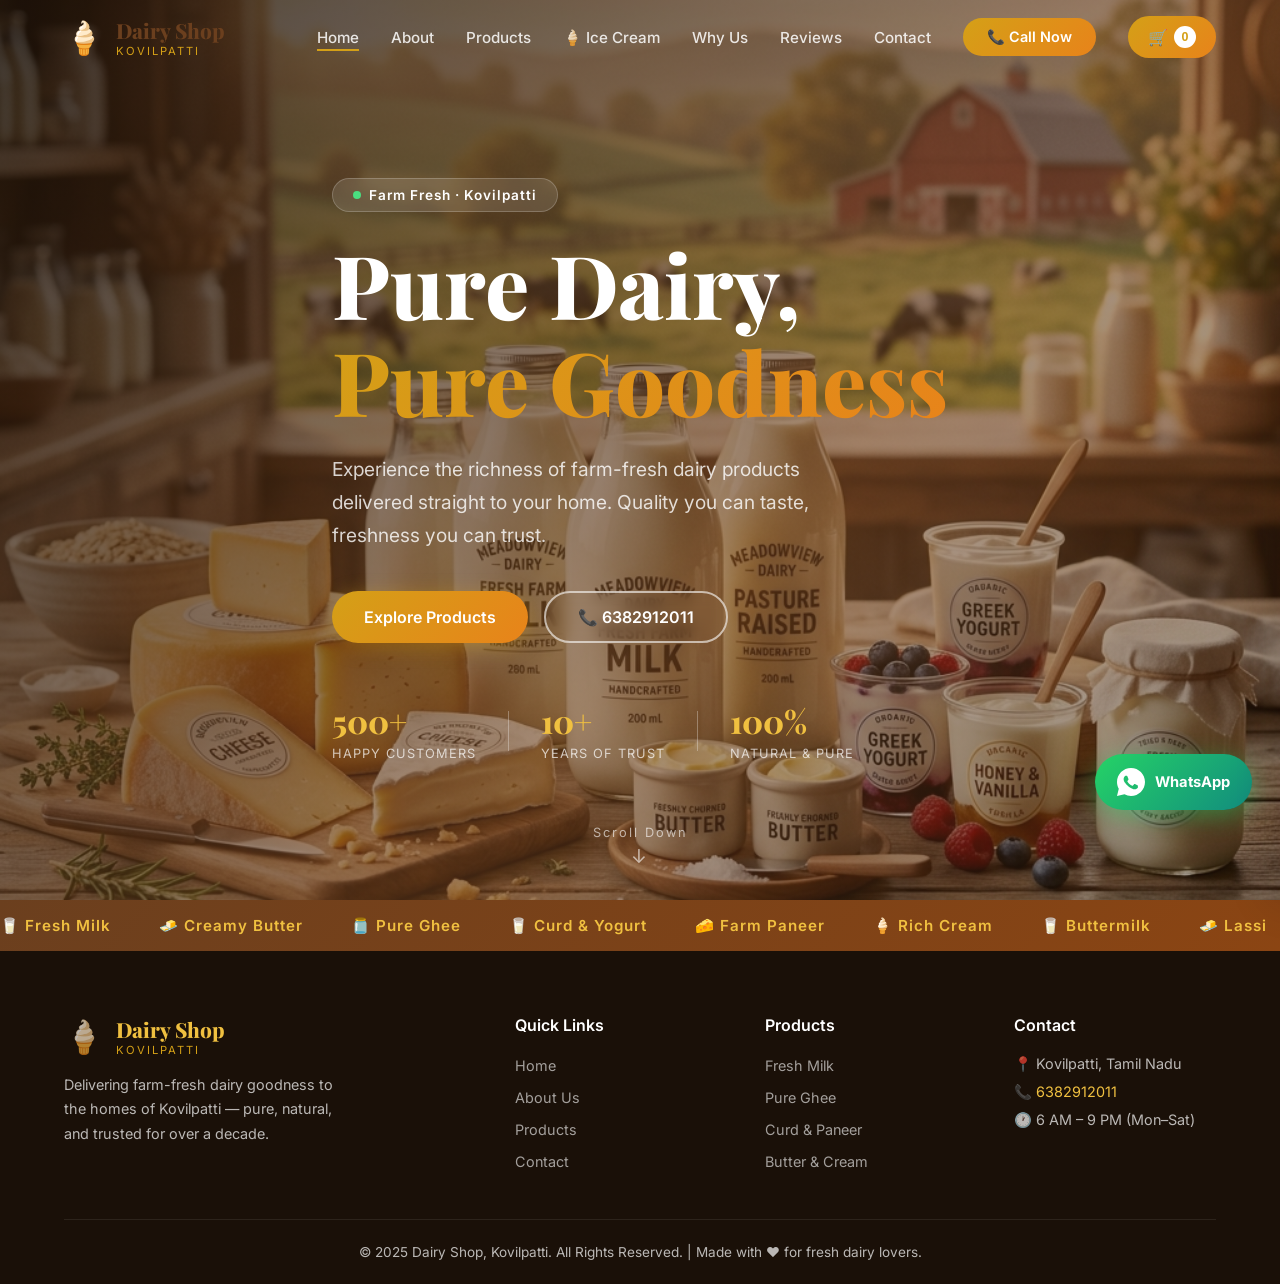
==== commit 0c0d731e: "Change logo icon from milk to ice cream scoop" ====
--- a/index.html
+++ b/index.html
@@ -21,20 +21,20 @@
   <header id="navbar" class="navbar">
     <div class="nav-container">
       <div class="nav-logo">
-        <span class="logo-icon">🥛</span>
+        <span class="logo-icon">🍦</span>
         <div>
           <span class="logo-name">Dairy Shop</span>
           <span class="logo-tagline">Kovilpatti</span>
         </div>
       </div>
       <nav class="nav-links" id="navLinks">
-        <a href="#home" class="nav-link active">Home</a>
-        <a href="#about" class="nav-link">About</a>
-        <a href="#products" class="nav-link">Products</a>
-        <a href="#icecream" class="nav-link">🍦 Ice Cream</a>
-        <a href="#why-us" class="nav-link">Why Us</a>
-        <a href="#testimonials" class="nav-link">Reviews</a>
-        <a href="#contact" class="nav-link">Contact</a>
+        <a href="index.html" class="nav-link active">Home</a>
+        <a href="about.html" class="nav-link">About</a>
+        <a href="products.html" class="nav-link">Products</a>
+        <a href="icecream.html" class="nav-link">🍦 Ice Cream</a>
+        <a href="why-us.html" class="nav-link">Why Us</a>
+        <a href="testimonials.html" class="nav-link">Reviews</a>
+        <a href="contact.html" class="nav-link">Contact</a>
       </nav>
       <a href="tel:6382912011" class="nav-cta" id="navCallBtn">📞 Call Now</a>
       <button class="cart-nav-btn" id="cartNavBtn" aria-label="View Cart">
@@ -63,7 +63,7 @@
         Quality you can taste, freshness you can trust.
       </p>
       <div class="hero-buttons">
-        <a href="#products" class="btn btn-primary" id="heroShopBtn">Explore Products</a>
+        <a href="products.html" class="btn btn-primary" id="heroShopBtn">Explore Products</a>
         <a href="tel:6382912011" class="btn btn-outline" id="heroCallBtn">📞 6382912011</a>
       </div>
       <div class="hero-stats">
@@ -86,87 +86,6 @@
     <div class="hero-scroll-indicator" id="heroScroll">
       <span>Scroll Down</span>
       <div class="scroll-arrow">↓</div>
-    </div>
-  </section>
-  <!-- ========== ICE CREAM MENU ========== -->
-  <section class="icecream-section" id="icecream">
-    <div class="container">
-      <div class="section-header">
-        <div class="section-label">Special Menu</div>
-        <h2 class="section-title">🍦 Ice Cream <span class="gradient-text">Flavours</span></h2>
-        <p class="section-subtitle">Fresh, creamy hand-scooped ice cream made with pure dairy. One scoop, pure joy!</p>
-      </div>
-
-      <div class="icecream-grid">
-
-        <div class="icecream-card" id="icChocolate">
-          <div class="icecream-emoji-wrap choco-bg">
-            <span class="icecream-emoji">🍫</span>
-          </div>
-          <div class="icecream-info">
-            <h3>Chocolate</h3>
-            <p>Rich, velvety dark chocolate bliss</p>
-            <div class="icecream-price-row">
-              <span class="scoop-label">1 Scoop</span>
-              <span class="icecream-price">₹50</span>
-            </div>
-            <button class="add-to-cart-btn" data-product="Chocolate Ice Cream (1 Scoop) - ₹50" id="cartIcChoco">🛒 Add to Order</button>
-          </div>
-        </div>
-
-        <div class="icecream-card" id="icVanilla">
-          <div class="icecream-emoji-wrap vanilla-bg">
-            <span class="icecream-emoji">🌼</span>
-          </div>
-          <div class="icecream-info">
-            <h3>Vanilla</h3>
-            <p>Classic, smooth & creamy pure vanilla</p>
-            <div class="icecream-price-row">
-              <span class="scoop-label">1 Scoop</span>
-              <span class="icecream-price">₹60</span>
-            </div>
-            <button class="add-to-cart-btn" data-product="Vanilla Ice Cream (1 Scoop) - ₹60" id="cartIcVanilla">🛒 Add to Order</button>
-          </div>
-        </div>
-
-        <div class="icecream-card" id="icStrawberry">
-          <div class="icecream-emoji-wrap strawberry-bg">
-            <span class="icecream-emoji">🍓</span>
-          </div>
-          <div class="icecream-info">
-            <h3>Strawberry</h3>
-            <p>Fresh, fruity & naturally sweet strawberry</p>
-            <div class="icecream-price-row">
-              <span class="scoop-label">1 Scoop</span>
-              <span class="icecream-price">₹70</span>
-            </div>
-            <button class="add-to-cart-btn" data-product="Strawberry Ice Cream (1 Scoop) - ₹70" id="cartIcStrawberry">🛒 Add to Order</button>
-          </div>
-        </div>
-
-        <div class="icecream-card" id="icButterscotch">
-          <div class="icecream-emoji-wrap butterscotch-bg">
-            <span class="icecream-emoji">🧡</span>
-          </div>
-          <div class="icecream-info">
-            <h3>Butterscotch</h3>
-            <p>Warm, caramel-rich butterscotch delight</p>
-            <div class="icecream-price-row">
-              <span class="scoop-label">1 Scoop</span>
-              <span class="icecream-price">₹90</span>
-            </div>
-            <button class="add-to-cart-btn" data-product="Butterscotch Ice Cream (1 Scoop) - ₹90" id="cartIcButterscotch">🛒 Add to Order</button>
-          </div>
-        </div>
-
-      </div>
-
-      <!-- Ice Cream Image -->
-      <div class="icecream-img-wrap">
-        <img src="icecream.png" alt="Chocolate, Vanilla, Strawberry and Butterscotch ice cream scoops" class="icecream-banner-img" />
-        <div class="icecream-img-badge">🍦 Fresh Scoops Daily!</div>
-      </div>
-
     </div>
   </section>
 
@@ -192,385 +111,13 @@
     </div>
   </div>
 
-  <!-- ========== ABOUT ========== -->
-  <section class="about" id="about">
-    <div class="container">
-      <div class="about-grid">
-        <div class="about-image-wrap">
-          <img src="about.png" alt="Happy cows at sunrise on a lush green farm" class="about-img" />
-          <div class="about-card floating-card">
-            <span class="card-icon">🌿</span>
-            <div>
-              <strong>100% Natural</strong>
-              <p>No preservatives, no additives</p>
-            </div>
-          </div>
-        </div>
-        <div class="about-content">
-          <div class="section-label">Our Story</div>
-          <h2 class="section-title">From the Farm to <span class="gradient-text">Your Table</span></h2>
-          <p class="about-text">
-            Welcome to <strong>Dairy Shop</strong> — Kovilpatti's most trusted name for fresh, pure dairy products.
-            For over a decade, we have been sourcing the finest dairy produce directly from local farms and
-            delivering it to your doorstep with care, hygiene, and love.
-          </p>
-          <p class="about-text">
-            We believe that great dairy starts with happy, healthy cows and ethical farming practices.
-            Every product you receive carries our promise of freshness, purity, and nutritional goodness.
-          </p>
-          <div class="about-features">
-            <div class="feature-item">
-              <span class="feature-icon">✅</span>
-              <span>Sourced from trusted local farms</span>
-            </div>
-            <div class="feature-item">
-              <span class="feature-icon">✅</span>
-              <span>Delivered fresh every morning</span>
-            </div>
-            <div class="feature-item">
-              <span class="feature-icon">✅</span>
-              <span>No artificial preservatives</span>
-            </div>
-            <div class="feature-item">
-              <span class="feature-icon">✅</span>
-              <span>Hygienically packaged products</span>
-            </div>
-          </div>
-          <a href="#contact" class="btn btn-primary">Get in Touch</a>
-        </div>
-      </div>
-    </div>
-  </section>
-
-  <!-- ========== PRODUCTS ========== -->
-  <section class="products" id="products">
-    <div class="container">
-      <div class="section-header">
-        <div class="section-label">Our Products</div>
-        <h2 class="section-title">Premium Dairy <span class="gradient-text">Collection</span></h2>
-        <p class="section-subtitle">
-          Handpicked, farm-fresh dairy products crafted for taste, nutrition, and purity.
-        </p>
-      </div>
-
-      <div class="product-filters" id="productFilters">
-        <button class="filter-btn active" data-filter="all" id="filterAll">All Products</button>
-        <button class="filter-btn" data-filter="milk" id="filterMilk">Milk & Cream</button>
-        <button class="filter-btn" data-filter="dairy" id="filterDairy">Curd & Paneer</button>
-        <button class="filter-btn" data-filter="fat" id="filterFat">Butter & Ghee</button>
-        <button class="filter-btn" data-filter="drinks" id="filterDrinks">Drinks</button>
-      </div>
-
-      <div class="products-grid" id="productsGrid">
-
-        <div class="product-card" data-category="milk" id="prodMilk">
-          <div class="product-img-wrap">
-            <div class="product-emoji">🥛</div>
-            <div class="product-badge">Best Seller</div>
-          </div>
-          <div class="product-info">
-            <h3>Fresh Full Cream Milk</h3>
-            <p>Farm-fresh, pasteurized full cream milk rich in calcium and protein.</p>
-            <div class="product-tags">
-              <span class="tag">Pasteurized</span>
-              <span class="tag">Daily Fresh</span>
-            </div>
-            <button class="add-to-cart-btn" data-product="Fresh Full Cream Milk" id="cartMilk">🛒 Add to Order</button>
-          </div>
-        </div>
-
-        <div class="product-card" data-category="dairy" id="prodCurd">
-          <div class="product-img-wrap">
-            <div class="product-emoji">🍶</div>
-          </div>
-          <div class="product-info">
-            <h3>Thick Set Curd</h3>
-            <p>Creamy, naturally set curd made from pure full-cream milk — perfect for every meal.</p>
-            <div class="product-tags">
-              <span class="tag">Probiotic</span>
-              <span class="tag">Natural</span>
-            </div>
-            <button class="add-to-cart-btn" data-product="Thick Set Curd" id="cartCurd">🛒 Add to Order</button>
-          </div>
-        </div>
-
-        <div class="product-card" data-category="fat" id="prodButter">
-          <div class="product-img-wrap">
-            <div class="product-emoji">🧈</div>
-            <div class="product-badge new-badge">Popular</div>
-          </div>
-          <div class="product-info">
-            <h3>Artisan White Butter</h3>
-            <p>Hand-churned, pure white butter with a rich, traditional flavor you'll love.</p>
-            <div class="product-tags">
-              <span class="tag">Hand-Churned</span>
-              <span class="tag">No Additives</span>
-            </div>
-            <button class="add-to-cart-btn" data-product="Artisan White Butter" id="cartButter">🛒 Add to Order</button>
-          </div>
-        </div>
-
-        <div class="product-card" data-category="fat" id="prodGhee">
-          <div class="product-img-wrap">
-            <div class="product-emoji">🫙</div>
-          </div>
-          <div class="product-info">
-            <h3>Pure Desi Ghee</h3>
-            <p>Golden, aromatic A2 desi ghee prepared using the traditional bilona method.</p>
-            <div class="product-tags">
-              <span class="tag">A2 Ghee</span>
-              <span class="tag">Bilona Method</span>
-            </div>
-            <button class="add-to-cart-btn" data-product="Pure Desi Ghee" id="cartGhee">🛒 Add to Order</button>
-          </div>
-        </div>
-
-        <div class="product-card" data-category="dairy" id="prodPaneer">
-          <div class="product-img-wrap">
-            <div class="product-emoji">🧀</div>
-            <div class="product-badge">Fresh Daily</div>
-          </div>
-          <div class="product-info">
-            <h3>Soft Farm Paneer</h3>
-            <p>Fresh, soft paneer made daily from pure full-cream milk. Perfect for curries and snacks.</p>
-            <div class="product-tags">
-              <span class="tag">High Protein</span>
-              <span class="tag">Made Daily</span>
-            </div>
-            <button class="add-to-cart-btn" data-product="Soft Farm Paneer" id="cartPaneer">🛒 Add to Order</button>
-          </div>
-        </div>
-
-        <div class="product-card" data-category="milk" id="prodCream">
-          <div class="product-img-wrap">
-            <div class="product-emoji">🍦</div>
-          </div>
-          <div class="product-info">
-            <h3>Fresh Cream</h3>
-            <p>Smooth, luscious fresh cream with natural richness — ideal for cooking and desserts.</p>
-            <div class="product-tags">
-              <span class="tag">Smooth</span>
-              <span class="tag">Rich</span>
-            </div>
-            <button class="add-to-cart-btn" data-product="Fresh Cream" id="cartCream">🛒 Add to Order</button>
-          </div>
-        </div>
-
-        <div class="product-card" data-category="drinks" id="prodLassi">
-          <div class="product-img-wrap">
-            <div class="product-emoji">🥤</div>
-            <div class="product-badge new-badge">New</div>
-          </div>
-          <div class="product-info">
-            <h3>Sweet & Salted Lassi</h3>
-            <p>Refreshing, chilled lassi made from thick curd — available in sweet and salted flavors.</p>
-            <div class="product-tags">
-              <span class="tag">Chilled</span>
-              <span class="tag">2 Flavors</span>
-            </div>
-            <button class="add-to-cart-btn" data-product="Sweet &amp; Salted Lassi" id="cartLassi">🛒 Add to
-              Order</button>
-          </div>
-        </div>
-
-        <div class="product-card" data-category="drinks" id="prodButtermilk">
-          <div class="product-img-wrap">
-            <div class="product-emoji">🫗</div>
-          </div>
-          <div class="product-info">
-            <h3>Spiced Buttermilk</h3>
-            <p>Light, digestive-friendly spiced buttermilk — the perfect summer thirst quencher.</p>
-            <div class="product-tags">
-              <span class="tag">Refreshing</span>
-              <span class="tag">Digestive</span>
-            </div>
-            <button class="add-to-cart-btn" data-product="Spiced Buttermilk" id="cartButtermilk">🛒 Add to
-              Order</button>
-          </div>
-        </div>
-
-      </div>
-    </div>
-  </section>
-
-  <!-- ========== WHY US ========== -->
-  <section class="why-us" id="why-us">
-    <div class="container">
-      <div class="section-header">
-        <div class="section-label">Why Choose Us</div>
-        <h2 class="section-title">The Dairy Shop <span class="gradient-text">Difference</span></h2>
-      </div>
-      <div class="why-grid">
-        <div class="why-card" id="whyCard1">
-          <div class="why-icon">🌿</div>
-          <h3>100% Natural</h3>
-          <p>All our products are completely natural with zero artificial preservatives, colors, or flavors.</p>
-        </div>
-        <div class="why-card" id="whyCard2">
-          <div class="why-icon">⏰</div>
-          <h3>Daily Fresh Delivery</h3>
-          <p>Fresh products sourced every morning and delivered to your doorstep before sunrise.</p>
-        </div>
-        <div class="why-card" id="whyCard3">
-          <div class="why-icon">🏡</div>
-          <h3>Local Farmers</h3>
-          <p>We partner with local Kovilpatti farmers to ensure community support and product quality.</p>
-        </div>
-        <div class="why-card" id="whyCard4">
-          <div class="why-icon">🛡️</div>
-          <h3>Quality Tested</h3>
-          <p>Every batch goes through strict quality checks to meet the highest hygiene standards.</p>
-        </div>
-        <div class="why-card" id="whyCard5">
-          <div class="why-icon">💰</div>
-          <h3>Best Prices</h3>
-          <p>Premium quality at affordable prices — because good dairy should be accessible to all.</p>
-        </div>
-        <div class="why-card" id="whyCard6">
-          <div class="why-icon">❤️</div>
-          <h3>10+ Years of Trust</h3>
-          <p>Serving thousands of happy families in Kovilpatti and surrounding areas for over a decade.</p>
-        </div>
-      </div>
-    </div>
-  </section>
-
-  <!-- ========== TESTIMONIALS ========== -->
-  <section class="testimonials" id="testimonials">
-    <div class="container">
-      <div class="section-header">
-        <div class="section-label">Customer Reviews</div>
-        <h2 class="section-title">What Our Customers <span class="gradient-text">Say</span></h2>
-      </div>
-      <div class="testimonials-track" id="testimonialsTrack">
-        <div class="testimonial-card active" id="test1">
-          <div class="stars">★★★★★</div>
-          <p class="review-text">"The freshest milk I've ever tasted! You can literally smell the farm goodness. My
-            family has been buying from Dairy Shop for 3 years now."</p>
-          <div class="reviewer">
-            <div class="reviewer-avatar">R</div>
-            <div>
-              <strong>Ravi Kumar</strong>
-              <span>Kovilpatti</span>
-            </div>
-          </div>
-        </div>
-        <div class="testimonial-card" id="test2">
-          <div class="stars">★★★★★</div>
-          <p class="review-text">"Their paneer is absolutely divine — so soft and fresh! I stopped buying from
-            supermarkets entirely after discovering Dairy Shop."</p>
-          <div class="reviewer">
-            <div class="reviewer-avatar">M</div>
-            <div>
-              <strong>Meena Sundar</strong>
-              <span>Kovilpatti</span>
-            </div>
-          </div>
-        </div>
-        <div class="testimonial-card" id="test3">
-          <div class="stars">★★★★★</div>
-          <p class="review-text">"The desi ghee is absolutely authentic. The aroma is incredible and it tastes just like
-            my grandmother used to make. Highly recommended!"</p>
-          <div class="reviewer">
-            <div class="reviewer-avatar">A</div>
-            <div>
-              <strong>Arjun Palani</strong>
-              <span>Kovilpatti</span>
-            </div>
-          </div>
-        </div>
-        <div class="testimonial-card" id="test4">
-          <div class="stars">★★★★★</div>
-          <p class="review-text">"Incredible lassi! The sweetness and thickness are perfect. My kids love it every day.
-            Thank you Dairy Shop for making our mornings special!"</p>
-          <div class="reviewer">
-            <div class="reviewer-avatar">S</div>
-            <div>
-              <strong>Sangeetha Raj</strong>
-              <span>Kovilpatti</span>
-            </div>
-          </div>
-        </div>
-      </div>
-      <div class="testimonial-dots" id="testimonialDots">
-        <span class="dot active" data-index="0" id="dot0"></span>
-        <span class="dot" data-index="1" id="dot1"></span>
-        <span class="dot" data-index="2" id="dot2"></span>
-        <span class="dot" data-index="3" id="dot3"></span>
-      </div>
-    </div>
-  </section>
-
-  <!-- ========== CONTACT ========== -->
-  <section class="contact" id="contact">
-    <div class="container">
-      <div class="section-header">
-        <div class="section-label">Get in Touch</div>
-        <h2 class="section-title">Visit Us or <span class="gradient-text">Call Anytime</span></h2>
-      </div>
-      <div class="contact-grid">
-        <div class="contact-info">
-          <div class="contact-card" id="contactPhone">
-            <div class="contact-icon">📞</div>
-            <div>
-              <h4>Phone</h4>
-              <a href="tel:6382912011">6382912011</a>
-            </div>
-          </div>
-          <div class="contact-card" id="contactLocation">
-            <div class="contact-icon">📍</div>
-            <div>
-              <h4>Location</h4>
-              <p>Dairy Shop, Kovilpatti,<br />Tamil Nadu, India</p>
-            </div>
-          </div>
-          <div class="contact-card" id="contactHours">
-            <div class="contact-icon">🕐</div>
-            <div>
-              <h4>Shop Hours</h4>
-              <p>Mon – Sat: 6:00 AM – 9:00 PM<br />Sunday: 6:00 AM – 1:00 PM</p>
-            </div>
-          </div>
-          <div class="contact-card" id="contactWhatsapp">
-            <div class="contact-icon">💬</div>
-            <div>
-              <h4>WhatsApp</h4>
-              <a href="https://wa.me/916382912011" target="_blank" rel="noopener noreferrer">Chat with us</a>
-            </div>
-          </div>
-        </div>
-        <div class="contact-form-wrap">
-          <h3>Send us a Message</h3>
-          <form class="contact-form" id="contactForm" novalidate>
-            <div class="form-group">
-              <label for="name">Your Name</label>
-              <input type="text" id="name" name="name" placeholder="Ravi Kumar" required />
-            </div>
-            <div class="form-group">
-              <label for="phone">Phone Number</label>
-              <input type="tel" id="phone" name="phone" placeholder="9876543210" required />
-            </div>
-            <div class="form-group">
-              <label for="message">Message</label>
-              <textarea id="message" name="message" rows="4" placeholder="Tell us what you need..." required></textarea>
-            </div>
-            <button type="submit" class="btn btn-primary full-width" id="formSubmitBtn">💬 Send via WhatsApp</button>
-            <div class="form-success" id="formSuccess">
-              ✅ Opening WhatsApp... We'll reply shortly!
-            </div>
-          </form>
-        </div>
-      </div>
-    </div>
-  </section>
-
   <!-- ========== FOOTER ========== -->
   <footer class="footer">
     <div class="container">
       <div class="footer-top">
         <div class="footer-brand">
           <div class="nav-logo">
-            <span class="logo-icon">🥛</span>
+            <span class="logo-icon">🍦</span>
             <div>
               <span class="logo-name">Dairy Shop</span>
               <span class="logo-tagline">Kovilpatti</span>
@@ -582,19 +129,19 @@
         <div class="footer-links">
           <h4>Quick Links</h4>
           <ul>
-            <li><a href="#home">Home</a></li>
-            <li><a href="#about">About Us</a></li>
-            <li><a href="#products">Products</a></li>
-            <li><a href="#contact">Contact</a></li>
+            <li><a href="index.html">Home</a></li>
+            <li><a href="about.html">About Us</a></li>
+            <li><a href="products.html">Products</a></li>
+            <li><a href="contact.html">Contact</a></li>
           </ul>
         </div>
         <div class="footer-links">
           <h4>Products</h4>
           <ul>
-            <li><a href="#products">Fresh Milk</a></li>
-            <li><a href="#products">Pure Ghee</a></li>
-            <li><a href="#products">Curd & Paneer</a></li>
-            <li><a href="#products">Butter & Cream</a></li>
+            <li><a href="products.html">Fresh Milk</a></li>
+            <li><a href="products.html">Pure Ghee</a></li>
+            <li><a href="products.html">Curd & Paneer</a></li>
+            <li><a href="products.html">Butter & Cream</a></li>
           </ul>
         </div>
         <div class="footer-contact">
